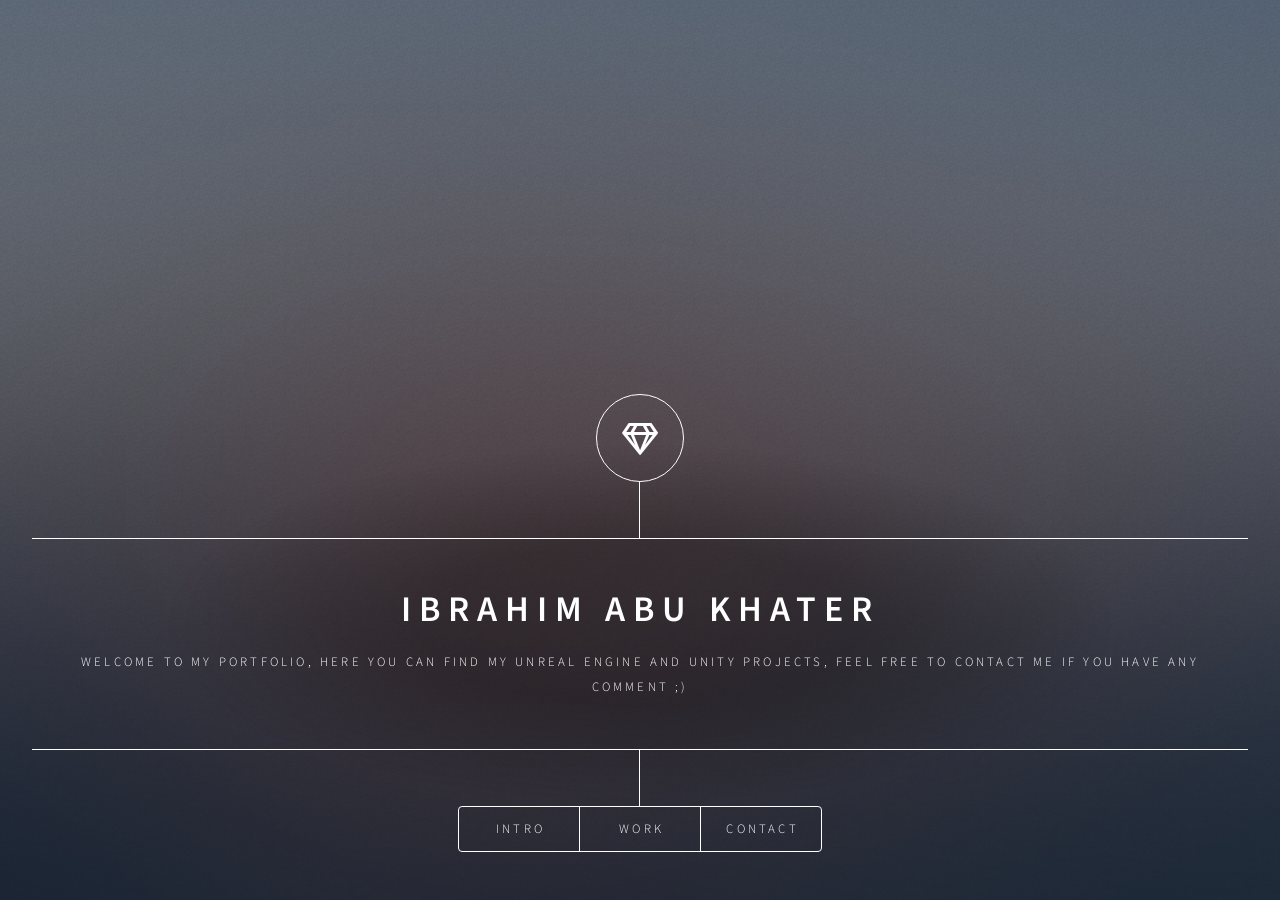
==== index.html @ 372a3803 "images" ====
<!DOCTYPE HTML>
<!--
	Dimension by HTML5 UP
	html5up.net | @ajlkn
	Free for personal and commercial use under the CCA 3.0 license (html5up.net/license)
-->
<html>
	<head>

<style>
* {
  box-sizing: border-box;
}

.column {
  float: left;
  width: 50%;
  padding: 5px;
}
.column2{
  float: left;
  width: 50%;
  padding: 5px;
}

/* Clearfix (clear floats) */
.row::after {
  content: "";
  clear: both;
  display: table;
}
</style>
		<title>Ibrahim's Portfolio</title>
		<meta charset="utf-8" />
		<meta name="viewport" content="width=device-width, initial-scale=1, user-scalable=no" />
		<link rel="stylesheet" href="assets/css/main.css" />
		<noscript><link rel="stylesheet" href="assets/css/noscript.css" /></noscript>
	</head>
	<body class="is-preload">

		<!-- Wrapper -->
			<div id="wrapper">

				<!-- Header -->
					<header id="header">
						<div class="logo">
							<span class="icon fa-gem"></span>
						</div>
						<div class="content">
							<div class="inner">
								<h1>Ibrahim Abu Khater</h1>
								<p>Welcome to my portfolio, here you can find my Unreal Engine and Unity projects, feel free to contact me if you have any comment ;)</p>
							</div>
						</div>
						<nav>
							<ul>
								<li><a href="#intro">Intro</a></li>
								<li><a href="#work">Work</a></li>
								<li><a href="#contact">Contact</a></li>
								<!--<li><a href="#elements">Elements</a></li>-->
							</ul>
						</nav>
					</header>

				<!-- Main -->
					<div id="main">

						<!-- Intro -->
							<article id="intro">
								<h2 class="major">Intro</h2>
								<span class="image main"><img src="images/dsc00098~s2.jpg" alt="" /></span>
								<p>Passionate, Proactive, fast-paced developer with over 4 years of experience in games development, with a superb understanding of the entire game's development lifecycle I successfully published games on both mobile platforms' stores, as will developed others for PC.
								Also, been developing engine tools for UE4, UE5 and Unity in order to help level design, movie production, file management and more. <a href="#work">Here, take a l👀k at my featured projects</a>
								</p>
							</article>

						<!-- Work -->
							<article id="work">
								<h2 class="major">My Projects</h2>

								<p>here you can find my featured projects</p>
								<h3>1. TANKS Game </a></h3>
						    <img src="images/Tanks.jpg" alt="Snow" style="width:100%">
						    <p>A PvP multiplayer mobile game. developed using Unreal Engine. So far,<em><strong> Tanks game</strong></em> has been my greatest achievement in my game development career, because I had the chance to experience the entire development process from the moment we started the
brainstorming process until continually delivering content based on feedback. With that said, I was responsible for developing a
prototype of it all by myself, it was convening enough to extend the team, and it was my role to supervise them as well for adding new
features and discovering new technologies.</p>


								<video controls style="width:100% " >
								  <source src="Videos/tanks (1).mp4" type="video/mp4">
								</video>
								
								<video controls style="width:100% " >
								  <source src="Videos/tanks (2).mp4" type="video/mp4">
								</video>
								
								<video controls style="width:100% " >
								  <source src="Videos/tanks (3).mp4" type="video/mp4">
								</video>
								
								<video controls style="width:100% " >
								  <source src="Videos/tanks (4).mp4" type="video/mp4">
								</video>
								<h3>Garage:</h3>
								<h4>Upgrades:</h4>
						    <img src="images/tanks1.jpg" alt="Snow" style="width:100%">
						    <h4>Customization:</h4>
						    <img src="images/tanks2.jpg" alt="Snow" style="width:100%">
						    <h4>Wide variety of tanks:</h4>	
						    <img src="images/tanks3	.jpg" alt="Snow" style="width:100%">



								<h3>2.The Ultimate Shooter</h3>
								<p>A Classic FPS action! Join a team and rack up kills against the opposing team.</p>
								<p>Ultimate Shooter demand lightning-fast reflexes, pinpoint accuracy, and strategic coordination with your team.</p>
								<div class="row"alt="" >
									<h4>Showcase:</h4>

<video controls style="width:100% " >
  <source src="Videos/showcase1.mp4" type="video/mp4">
</video>
<video controls style="width:100% " >
  <source src="Videos/showcase2.mp4" type="video/mp4">
</video>
<h4>Weapons showcase:</h4>
<video controls style="width:100% " >
  <source src="Videos/weapon.mp4" type="video/mp4">
</video>
<h4>Melee:</h4>
<video controls style="width:100% " >
  <source src="Videos/melee.mp4" type="video/mp4">
</video>
<h4>Locomotion:</h4>
<video controls style="width:100% " >
  <source src="Videos/fps locomotion.mp4" type="video/mp4">
</video>
<video controls style="width:100% " >
  <source src="Videos/tps locomotion.mp4" type="video/mp4">
</video>
  								</div>
  								<h4>3.Trust Project</h4>
								<p>This PvP multiplayer game throws you into a treacherous world. Will you forge alliances or strike out solo?  Be warned – even teammates can turn on you.  Betrayal awaits, but use it to your advantage!</p>


<p>Danger lurks in every corner. Watch for booby traps – one wrong step could be your last.</p> 
<p>Keep track of nearby foes, anyone approachs you from behind can kill you flawlessly without getting their hands dirty.</p>
					</p>
								<div class="row"alt="" >

									<h4>Showcase:</h4>
										<video controls style="width:100% " >
									  	<source src="Videos/trust (1).mp4" type="video/mp4">
									  </video>

<p>Your survival kit is barebones: one bullet, a knife, and a booby trap. Your mission? Find <em><strong>THE KEY</em></strong>. It unlocks one of three doors, your only path to safety.</p>

<p>Fail to find the key or the door in time, and a deadly gas will fill the arena.  Scramble to survive, or suffocate! Getting shot won't kill you outright, but bleeding will.  Slow your bleeding with bandages, and patch yourself up with painkillers – but only bandages stop the fatal drain.</p>
										<video controls style="width:100% " >
									  	<source src="Videos/trust (2).mp4" type="video/mp4">
									  </video>
									  <video controls style="width:100% " >
									  	<source src="Videos/trust2.mp4" type="video/mp4">
									  </video>
  								</div>
  								<!--
								<p>3. Earth Rage</p>
								<div class="row"alt="" >
								  <div class="column2">
								    <img src="images/ea (1).webp" alt="Snow" style="width:100%">
								  </div>
								  <div class="column2">
								    <img src="images/ea (2).webp" alt="Forest" style="width:100%">
								  </div>
								  <div class="column2">
								    <img src="images/ea (3).webp" alt="Mountains" style="width:100%">
								  </div>
								  <div class="column2">
								    <img src="images/ea (4).webp" alt="Mountains" style="width:100%">
								  </div>
								</div>

								<p>3. Saud Brother3D</p>
								<div class="row"alt="" >
								  <div class="column2">
								    <img src="images/saud3d.png" alt="Snow" style="width:100%">
								  </div>
								  <div class="column2">
								    <img src="images/saud3d2.png" alt="Snow" style="width:100%">
								  </div>
								</div>
								<p>4. The Human Incubator</p>
								<div class="row"alt="" >
								  <div class="column2">
								    <img src="images/humanInc (3).png" alt="Snow" style="width:100%">
								  </div>
								  <div class="column2">
								    <img src="images/humanInc (4).png" alt="Snow" style="width:100%">
								  </div>
								  <div class="column2">
								    <img src="images/humanInc (2).png" alt="Snow" style="width:100%">
								  </div>
								  <div class="column2">
								    <img src="images/humanInc (1).png" alt="Snow" style="width:100%">
								  </div>
								</div>

								<p>5. Idle Farm</p>
								<div class="row"alt="" >
								  <div class="column2">
								    <img src="images/idle (1).png" alt="Snow" style="width:100%">
								  </div>
								  <div class="column2">
								    <img src="images/idle (2).png" alt="Snow" style="width:100%">
								  </div>
								  <div class="column2">
								    <img src="images/idle (3).png" alt="Snow" style="width:100%">
								  </div>
								  <div class="column2">
								    <img src="images/idle (4).png" alt="Snow" style="width:100%">
								  </div>

								</div>
															 -->
								<center>	
								<h3 class="major">and few other project available upon request</h3>
								</center>

							</article>
							<article id="contact">
								<h2 class="major">Contact</h2>

								<ul >
									<li><a target="_blank"  href="https://www.linkedin.com/in/exitcodezero/"  src="images/LI-In-Bug.png">LinkedIn</a></li>
									<li><a href="mailto:iabokhater@gmail.com?subject&body" src="images/LI-In-Bug.png">iabokhater@gmail.com</a></li>
								</ul>
							</article>

						<!-- Elements -->
							<article id="elements">
								<h2 class="major">Elements</h2>

								<section>
									<h3 class="major">Text</h3>
									<p>This is <b>bold</b> and this is <strong>strong</strong>. This is <i>italic</i> and this is <em>emphasized</em>.
									This is <sup>superscript</sup> text and this is <sub>subscript</sub> text.
									This is <u>underlined</u> and this is code: <code>for (;;) { ... }</code>. Finally, <a href="#">this is a link</a>.</p>
									<hr />
									<h2>Heading Level 2</h2>
									<h3>Heading Level 3</h3>
									<h4>Heading Level 4</h4>
									<h5>Heading Level 5</h5>
									<h6>Heading Level 6</h6>
									<hr />
									<h4>Blockquote</h4>
									<blockquote>Fringilla nisl. Donec accumsan interdum nisi, quis tincidunt felis sagittis eget tempus euismod. Vestibulum ante ipsum primis in faucibus vestibulum. Blandit adipiscing eu felis iaculis volutpat ac adipiscing accumsan faucibus. Vestibulum ante ipsum primis in faucibus lorem ipsum dolor sit amet nullam adipiscing eu felis.</blockquote>
									<h4>Preformatted</h4>
									<pre><code>i = 0;

while (!deck.isInOrder()) {
    print 'Iteration ' + i;
    deck.shuffle();
    i++;
}

print 'It took ' + i + ' iterations to sort the deck.';</code></pre>
								</section>

								<section>
									<h3 class="major">Lists</h3>

									<h4>Unordered</h4>
									<ul>
										<li>Dolor pulvinar etiam.</li>
										<li>Sagittis adipiscing.</li>
										<li>Felis enim feugiat.</li>
									</ul>

									<h4>Alternate</h4>
									<ul class="alt">
										<li>Dolor pulvinar etiam.</li>
										<li>Sagittis adipiscing.</li>
										<li>Felis enim feugiat.</li>
									</ul>

									<h4>Ordered</h4>
									<ol>
										<li>Dolor pulvinar etiam.</li>
										<li>Etiam vel felis viverra.</li>
										<li>Felis enim feugiat.</li>
										<li>Dolor pulvinar etiam.</li>
										<li>Etiam vel felis lorem.</li>
										<li>Felis enim et feugiat.</li>
									</ol>
									<h4>Icons</h4>
									<ul class="icons">
										<li><a href="#" class="icon brands fa-twitter"><span class="label">Twitter</span></a></li>
										<li><a href="#" class="icon brands fa-facebook-f"><span class="label">Facebook</span></a></li>
										<li><a href="#" class="icon brands fa-instagram"><span class="label">Instagram</span></a></li>
										<li><a href="#" class="icon brands fa-github"><span class="label">Github</span></a></li>
									</ul>

									<h4>Actions</h4>
									<ul class="actions">
										<li><a href="#" class="button primary">Default</a></li>
										<li><a href="#" class="button">Default</a></li>
									</ul>
									<ul class="actions stacked">
										<li><a href="#" class="button primary">Default</a></li>
										<li><a href="#" class="button">Default</a></li>
									</ul>
								</section>

								<section>
									<h3 class="major">Table</h3>
									<h4>Default</h4>
									<div class="table-wrapper">
										<table>
											<thead>
												<tr>
													<th>Name</th>
													<th>Description</th>
													<th>Price</th>
												</tr>
											</thead>
											<tbody>
												<tr>
													<td>Item One</td>
													<td>Ante turpis integer aliquet porttitor.</td>
													<td>29.99</td>
												</tr>
												<tr>
													<td>Item Two</td>
													<td>Vis ac commodo adipiscing arcu aliquet.</td>
													<td>19.99</td>
												</tr>
												<tr>
													<td>Item Three</td>
													<td> Morbi faucibus arcu accumsan lorem.</td>
													<td>29.99</td>
												</tr>
												<tr>
													<td>Item Four</td>
													<td>Vitae integer tempus condimentum.</td>
													<td>19.99</td>
												</tr>
												<tr>
													<td>Item Five</td>
													<td>Ante turpis integer aliquet porttitor.</td>
													<td>29.99</td>
												</tr>
											</tbody>
											<tfoot>
												<tr>
													<td colspan="2"></td>
													<td>100.00</td>
												</tr>
											</tfoot>
										</table>
									</div>

									<h4>Alternate</h4>
									<div class="table-wrapper">
										<table class="alt">
											<thead>
												<tr>
													<th>Name</th>
													<th>Description</th>
													<th>Price</th>
												</tr>
											</thead>
											<tbody>
												<tr>
													<td>Item One</td>
													<td>Ante turpis integer aliquet porttitor.</td>
													<td>29.99</td>
												</tr>
												<tr>
													<td>Item Two</td>
													<td>Vis ac commodo adipiscing arcu aliquet.</td>
													<td>19.99</td>
												</tr>
												<tr>
													<td>Item Three</td>
													<td> Morbi faucibus arcu accumsan lorem.</td>
													<td>29.99</td>
												</tr>
												<tr>
													<td>Item Four</td>
													<td>Vitae integer tempus condimentum.</td>
													<td>19.99</td>
												</tr>
												<tr>
													<td>Item Five</td>
													<td>Ante turpis integer aliquet porttitor.</td>
													<td>29.99</td>
												</tr>
											</tbody>
											<tfoot>
												<tr>
													<td colspan="2"></td>
													<td>100.00</td>
												</tr>
											</tfoot>
										</table>
									</div>
								</section>

								<section>
									<h3 class="major">Buttons</h3>
									<ul class="actions">
										<li><a href="#" class="button primary">Primary</a></li>
										<li><a href="#" class="button">Default</a></li>
									</ul>
									<ul class="actions">
										<li><a href="#" class="button">Default</a></li>
										<li><a href="#" class="button small">Small</a></li>
									</ul>
									<ul class="actions">
										<li><a href="#" class="button primary icon solid fa-download">Icon</a></li>
										<li><a href="#" class="button icon solid fa-download">Icon</a></li>
									</ul>
									<ul class="actions">
										<li><span class="button primary disabled">Disabled</span></li>
										<li><span class="button disabled">Disabled</span></li>
									</ul>
								</section>

								<section>
									<h3 class="major">Form</h3>
									<form method="post" action="#">
										<div class="fields">
											<div class="field half">
												<label for="demo-name">Name</label>
												<input type="text" name="demo-name" id="demo-name" value="" placeholder="Enter name" />
											</div>
											<div class="field half">
												<label for="demo-email">Email</label>
												<input type="email" name="demo-email" id="demo-email" value="" placeholder="name@email.com" />
											</div>
											<div class="field">
												<label for="demo-category">Category</label>
												<select name="demo-category" id="demo-category">
													<option value="">-</option>
													<option value="1">Manufacturing</option>
													<option value="1">Shipping</option>
													<option value="1">Administration</option>
													<option value="1">Human Resources</option>
												</select>
											</div>
											<div class="field half">
												<input type="radio" id="demo-priority-low" name="demo-priority" checked>
												<label for="demo-priority-low">Low</label>
											</div>
											<div class="field half">
												<input type="radio" id="demo-priority-high" name="demo-priority">
												<label for="demo-priority-high">High</label>
											</div>
											<div class="field half">
												<input type="checkbox" id="demo-copy" name="demo-copy">
												<label for="demo-copy">Email me a copy</label>
											</div>
											<div class="field half">
												<input type="checkbox" id="demo-human" name="demo-human" checked>
												<label for="demo-human">Not a robot</label>
											</div>
											<div class="field">
												<label for="demo-message">Message</label>
												<textarea name="demo-message" id="demo-message" placeholder="Enter your message" rows="6"></textarea>
											</div>
										</div>
										<ul class="actions">
											<li><input type="submit" value="Send Message" class="primary" /></li>
											<li><input type="reset" value="Reset" /></li>
										</ul>
									</form>
								</section>

							</article>

					</div>


			</div>

		<!-- BG -->
			<div id="bg"></div>

		<!-- Scripts -->
			<script src="assets/js/jquery.min.js"></script>
			<script src="assets/js/browser.min.js"></script>
			<script src="assets/js/breakpoints.min.js"></script>
			<script src="assets/js/util.js"></script>
			<script src="assets/js/main.js"></script>

	</body>
</html>
---- assets/css/main.css ----
@import url(fontawesome-all.min.css);
@import url("https://fonts.googleapis.com/css?family=Source+Sans+Pro:300italic,600italic,300,600");

/*
	Dimension by HTML5 UP
	html5up.net | @ajlkn
	Free for personal and commercial use under the CCA 3.0 license (html5up.net/license)
*/

html, body, div, span, applet, object,
iframe, h1, h2, h3, h4, h5, h6, p, blockquote,
pre, a, abbr, acronym, address, big, cite,
code, del, dfn, em, img, ins, kbd, q, s, samp,
small, strike, strong, sub, sup, tt, var, b,
u, i, center, dl, dt, dd, ol, ul, li, fieldset,
form, label, legend, table, caption, tbody,
tfoot, thead, tr, th, td, article, aside,
canvas, details, embed, figure, figcaption,
footer, header, hgroup, menu, nav, output, ruby,
section, summary, time, mark, audio, video {
	margin: 0;
	padding: 0;
	border: 0;
	font-size: 100%;
	font: inherit;
	vertical-align: baseline;}

article, aside, details, figcaption, figure,
footer, header, hgroup, menu, nav, section {
	display: block;}

body {
	line-height: 1;
}

ol, ul {
	list-style: none;
}

blockquote, q {
	quotes: none;
}

	blockquote:before, blockquote:after, q:before, q:after {
		content: '';
		content: none;
	}

table {
	border-collapse: collapse;
	border-spacing: 0;
}

body {
	-webkit-text-size-adjust: none;
}

mark {
	background-color: transparent;
	color: inherit;
}

input::-moz-focus-inner {
	border: 0;
	padding: 0;
}

input, select, textarea {
	-moz-appearance: none;
	-webkit-appearance: none;
	-ms-appearance: none;
	appearance: none;
}

/* Basic */

	@-ms-viewport {
		width: device-width;
	}

	@media screen and (max-width: 480px) {

		html, body {
			min-width: 320px;
		}

	}

	html {
		box-sizing: border-box;
	}

	*, *:before, *:after {
		box-sizing: inherit;
	}

	body {
		background: #1b1f22;
	}

		body.is-preload *, body.is-preload *:before, body.is-preload *:after {
			-moz-animation: none !important;
			-webkit-animation: none !important;
			-ms-animation: none !important;
			animation: none !important;
			-moz-transition: none !important;
			-webkit-transition: none !important;
			-ms-transition: none !important;
			transition: none !important;
		}

/* Type */

	html {
		font-size: 16pt;
	}

		@media screen and (max-width: 1680px) {

			html {
				font-size: 12pt;
			}

		}

		@media screen and (max-width: 736px) {

			html {
				font-size: 11pt;
			}

		}

		@media screen and (max-width: 360px) {

			html {
				font-size: 10pt;
			}

		}

	body, input, select, textarea {
		color: #ffffff;
		font-family: "Source Sans Pro", sans-serif;
		font-weight: 300;
		font-size: 1rem;
		line-height: 1.65;
	}

	a {
		-moz-transition: color 0.2s ease-in-out, background-color 0.2s ease-in-out, border-bottom-color 0.2s ease-in-out;
		-webkit-transition: color 0.2s ease-in-out, background-color 0.2s ease-in-out, border-bottom-color 0.2s ease-in-out;
		-ms-transition: color 0.2s ease-in-out, background-color 0.2s ease-in-out, border-bottom-color 0.2s ease-in-out;
		transition: color 0.2s ease-in-out, background-color 0.2s ease-in-out, border-bottom-color 0.2s ease-in-out;
		border-bottom: dotted 1px rgba(255, 255, 255, 0.5);
		text-decoration: none;
		color: inherit;
	}

		a:hover {
			border-bottom-color: transparent;
		}

	strong, b {
		color: #ffffff;
		font-weight: 600;
	}

	em, i {
		font-style: italic;
	}

	p {
		margin: 0 0 2rem 0;
	}

	h1, h2, h3, h4, h5, h6 {
		color: #ffffff;
		font-weight: 600;
		line-height: 1.5;
		margin: 0 0 1rem 0;
		text-transform: uppercase;
		letter-spacing: 0.2rem;
	}

		h1 a, h2 a, h3 a, h4 a, h5 a, h6 a {
			color: inherit;
			text-decoration: none;
		}

		h1.major, h2.major, h3.major, h4.major, h5.major, h6.major {
			border-bottom: solid 1px #ffffff;
			width: -moz-max-content;
			width: -webkit-max-content;
			width: -ms-max-content;
			width: max-content;
			padding-bottom: 0.5rem;
			margin: 0 0 2rem 0;
		}

	h1 {
		font-size: 2.25rem;
		line-height: 1.3;
		letter-spacing: 0.5rem;
	}

	h2 {
		font-size: 1.5rem;
		line-height: 1.4;
		letter-spacing: 0.5rem;
	}

	h3 {
		font-size: 1rem;
	}

	h4 {
		font-size: 0.8rem;
	}

	h5 {
		font-size: 0.7rem;
	}

	h6 {
		font-size: 0.6rem;
	}

	@media screen and (max-width: 736px) {

		h1 {
			font-size: 1.75rem;
			line-height: 1.4;
		}

		h2 {
			font-size: 1.25em;
			line-height: 1.5;
		}

	}

	sub {
		font-size: 0.8rem;
		position: relative;
		top: 0.5rem;
	}

	sup {
		font-size: 0.8rem;
		position: relative;
		top: -0.5rem;
	}

	blockquote {
		border-left: solid 4px #ffffff;
		font-style: italic;
		margin: 0 0 2rem 0;
		padding: 0.5rem 0 0.5rem 2rem;
	}

	code {
		background: rgba(255, 255, 255, 0.075);
		border-radius: 4px;
		font-family: "Courier New", monospace;
		font-size: 0.9rem;
		margin: 0 0.25rem;
		padding: 0.25rem 0.65rem;
	}

	pre {
		-webkit-overflow-scrolling: touch;
		font-family: "Courier New", monospace;
		font-size: 0.9rem;
		margin: 0 0 2rem 0;
	}

		pre code {
			display: block;
			line-height: 1.75;
			padding: 1rem 1.5rem;
			overflow-x: auto;
		}

	hr {
		border: 0;
		border-bottom: solid 1px #ffffff;
		margin: 2.75rem 0;
	}

	.align-left {
		text-align: left;
	}

	.align-center {
		text-align: center;
	}

	.align-right {
		text-align: right;
	}

/* Form */

	form {
		margin: 0 0 2rem 0;
	}

		form > :last-child {
			margin-bottom: 0;
		}

		form > .fields {
			display: -moz-flex;
			display: -webkit-flex;
			display: -ms-flex;
			display: flex;
			-moz-flex-wrap: wrap;
			-webkit-flex-wrap: wrap;
			-ms-flex-wrap: wrap;
			flex-wrap: wrap;
			width: calc(100% + 3rem);
			margin: -1.5rem 0 2rem -1.5rem;
		}

			form > .fields > .field {
				-moz-flex-grow: 0;
				-webkit-flex-grow: 0;
				-ms-flex-grow: 0;
				flex-grow: 0;
				-moz-flex-shrink: 0;
				-webkit-flex-shrink: 0;
				-ms-flex-shrink: 0;
				flex-shrink: 0;
				padding: 1.5rem 0 0 1.5rem;
				width: calc(100% - 1.5rem);
			}

				form > .fields > .field.half {
					width: calc(50% - 0.75rem);
				}

				form > .fields > .field.third {
					width: calc(100%/3 - 0.5rem);
				}

				form > .fields > .field.quarter {
					width: calc(25% - 0.375rem);
				}

		@media screen and (max-width: 480px) {

			form > .fields {
				width: calc(100% + 3rem);
				margin: -1.5rem 0 2rem -1.5rem;
			}

				form > .fields > .field {
					padding: 1.5rem 0 0 1.5rem;
					width: calc(100% - 1.5rem);
				}

					form > .fields > .field.half {
						width: calc(100% - 1.5rem);
					}

					form > .fields > .field.third {
						width: calc(100% - 1.5rem);
					}

					form > .fields > .field.quarter {
						width: calc(100% - 1.5rem);
					}

		}

	label {
		color: #ffffff;
		display: block;
		font-size: 0.8rem;
		font-weight: 300;
		letter-spacing: 0.2rem;
		line-height: 1.5;
		margin: 0 0 1rem 0;
		text-transform: uppercase;
	}

	input[type="text"],
	input[type="password"],
	input[type="email"],
	input[type="tel"],
	select,
	textarea {
		-moz-appearance: none;
		-webkit-appearance: none;
		-ms-appearance: none;
		appearance: none;
		-moz-transition: border-color 0.2s ease-in-out, box-shadow 0.2s ease-in-out, background-color 0.2s ease-in-out;
		-webkit-transition: border-color 0.2s ease-in-out, box-shadow 0.2s ease-in-out, background-color 0.2s ease-in-out;
		-ms-transition: border-color 0.2s ease-in-out, box-shadow 0.2s ease-in-out, background-color 0.2s ease-in-out;
		transition: border-color 0.2s ease-in-out, box-shadow 0.2s ease-in-out, background-color 0.2s ease-in-out;
		background-color: transparent;
		border-radius: 4px;
		border: solid 1px #ffffff;
		color: inherit;
		display: block;
		outline: 0;
		padding: 0 1rem;
		text-decoration: none;
		width: 100%;
	}

		input[type="text"]:invalid,
		input[type="password"]:invalid,
		input[type="email"]:invalid,
		input[type="tel"]:invalid,
		select:invalid,
		textarea:invalid {
			box-shadow: none;
		}

		input[type="text"]:focus,
		input[type="password"]:focus,
		input[type="email"]:focus,
		input[type="tel"]:focus,
		select:focus,
		textarea:focus {
			background: rgba(255, 255, 255, 0.075);
			border-color: #ffffff;
			box-shadow: 0 0 0 1px #ffffff;
		}

	select {
		background-image: url("data:image/svg+xml;charset=utf8,%3Csvg xmlns='http://www.w3.org/2000/svg' width='40' height='40' preserveAspectRatio='none' viewBox='0 0 40 40'%3E%3Cpath d='M9.4,12.3l10.4,10.4l10.4-10.4c0.2-0.2,0.5-0.4,0.9-0.4c0.3,0,0.6,0.1,0.9,0.4l3.3,3.3c0.2,0.2,0.4,0.5,0.4,0.9 c0,0.4-0.1,0.6-0.4,0.9L20.7,31.9c-0.2,0.2-0.5,0.4-0.9,0.4c-0.3,0-0.6-0.1-0.9-0.4L4.3,17.3c-0.2-0.2-0.4-0.5-0.4-0.9 c0-0.4,0.1-0.6,0.4-0.9l3.3-3.3c0.2-0.2,0.5-0.4,0.9-0.4S9.1,12.1,9.4,12.3z' fill='%23ffffff' /%3E%3C/svg%3E");
		background-size: 1.25rem;
		background-repeat: no-repeat;
		background-position: calc(100% - 1rem) center;
		height: 2.75rem;
		padding-right: 2.75rem;
		text-overflow: ellipsis;
	}

		select option {
			color: #ffffff;
			background: #1b1f22;
		}

		select:focus::-ms-value {
			background-color: transparent;
		}

		select::-ms-expand {
			display: none;
		}

	input[type="text"],
	input[type="password"],
	input[type="email"],
	select {
		height: 2.75rem;
	}

	textarea {
		padding: 0.75rem 1rem;
	}

	input[type="checkbox"],
	input[type="radio"] {
		-moz-appearance: none;
		-webkit-appearance: none;
		-ms-appearance: none;
		appearance: none;
		display: block;
		float: left;
		margin-right: -2rem;
		opacity: 0;
		width: 1rem;
		z-index: -1;
	}

		input[type="checkbox"] + label,
		input[type="radio"] + label {
			text-decoration: none;
			-moz-user-select: none;
			-webkit-user-select: none;
			-ms-user-select: none;
			user-select: none;
			color: #ffffff;
			cursor: pointer;
			display: inline-block;
			font-size: 0.8rem;
			font-weight: 300;
			margin: 0 0 0.5rem 0;
			padding-left: 2.65rem;
			padding-right: 0.75rem;
			position: relative;
		}

			input[type="checkbox"] + label:before,
			input[type="radio"] + label:before {
				-moz-osx-font-smoothing: grayscale;
				-webkit-font-smoothing: antialiased;
				display: inline-block;
				font-style: normal;
				font-variant: normal;
				text-rendering: auto;
				line-height: 1;
				text-transform: none !important;
				font-family: 'Font Awesome 5 Free';
				font-weight: 900;
			}

			input[type="checkbox"] + label:before,
			input[type="radio"] + label:before {
				-moz-transition: border-color 0.2s ease-in-out, box-shadow 0.2s ease-in-out, background-color 0.2s ease-in-out;
				-webkit-transition: border-color 0.2s ease-in-out, box-shadow 0.2s ease-in-out, background-color 0.2s ease-in-out;
				-ms-transition: border-color 0.2s ease-in-out, box-shadow 0.2s ease-in-out, background-color 0.2s ease-in-out;
				transition: border-color 0.2s ease-in-out, box-shadow 0.2s ease-in-out, background-color 0.2s ease-in-out;
				border-radius: 4px;
				border: solid 1px #ffffff;
				content: '';
				display: inline-block;
				height: 1.65rem;
				left: 0;
				line-height: 1.65rem;
				position: absolute;
				text-align: center;
				top: -0.15rem;
				width: 1.65rem;
			}

		input[type="checkbox"]:checked + label:before,
		input[type="radio"]:checked + label:before {
			background: #ffffff !important;
			border-color: #ffffff !important;
			color: #1b1f22;
			content: '\f00c';
		}

		input[type="checkbox"]:focus + label:before,
		input[type="radio"]:focus + label:before {
			background: rgba(255, 255, 255, 0.075);
			border-color: #ffffff;
			box-shadow: 0 0 0 1px #ffffff;
		}

	input[type="checkbox"] + label:before {
		border-radius: 4px;
	}

	input[type="radio"] + label:before {
		border-radius: 100%;
	}

	::-webkit-input-placeholder {
		color: rgba(255, 255, 255, 0.5) !important;
		opacity: 1.0;
	}

	:-moz-placeholder {
		color: rgba(255, 255, 255, 0.5) !important;
		opacity: 1.0;
	}

	::-moz-placeholder {
		color: rgba(255, 255, 255, 0.5) !important;
		opacity: 1.0;
	}

	:-ms-input-placeholder {
		color: rgba(255, 255, 255, 0.5) !important;
		opacity: 1.0;
	}

	.formerize-placeholder {
		color: rgba(255, 255, 255, 0.5) !important;
		opacity: 1.0;
	}

/* Box */

	.box {
		border-radius: 4px;
		border: solid 1px #ffffff;
		margin-bottom: 2rem;
		padding: 1.5em;
	}

		.box > :last-child,
		.box > :last-child > :last-child,
		.box > :last-child > :last-child > :last-child {
			margin-bottom: 0;
		}

		.box.alt {
			border: 0;
			border-radius: 0;
			padding: 0;
		}

/* Icon */

	.icon {
		text-decoration: none;
		border-bottom: none;
		position: relative;
	}

		.icon:before {
			-moz-osx-font-smoothing: grayscale;
			-webkit-font-smoothing: antialiased;
			display: inline-block;
			font-style: normal;
			font-variant: normal;
			text-rendering: auto;
			line-height: 1;
			text-transform: none !important;
			font-family: 'Font Awesome 5 Free';
			font-weight: 400;
		}

		.icon > .label {
			display: none;
		}

		.icon:before {
			line-height: inherit;
		}

		.icon.solid:before {
			font-weight: 900;
		}

		.icon.brands:before {
			font-family: 'Font Awesome 5 Brands';
		}

/* Image */

	.image {
		border-radius: 4px;
		border: 0;
		display: inline-block;
		position: relative;
	}

		.image:before {
			pointer-events: none;
			background-image: url("../../images/overlay.png");
			background-color: rgba(19, 21, 25, 0.5);
			border-radius: 4px;
			content: '';
			display: block;
			height: 100%;
			left: 0;
			opacity: 0.5;
			position: absolute;
			top: 0;
			width: 100%;
		}

		.image img {
			border-radius: 4px;
			display: block;
		}

		.image.left, .image.right {
			max-width: 40%;
		}

			.image.left img, .image.right img {
				width: 100%;
			}

		.image.left {
			float: left;
			padding: 0 1.5em 1em 0;
			top: 0.25em;
		}

		.image.right {
			float: right;
			padding: 0 0 1em 1.5em;
			top: 0.25em;
		}

		.image.fit {
			display: block;
			margin: 0 0 2rem 0;
			width: 100%;
		}

			.image.fit img {
				width: 100%;
			}

		.image.main {
			display: block;
			margin: 2.5rem 0;
			width: 100%;
		}

			.image.main img {
				width: 100%;
			}

		@media screen and (max-width: 736px) {

			.image.main {
				margin: 2rem 0;
			}

		}

		@media screen and (max-width: 480px) {

			.image.main {
				margin: 1.5rem 0;
			}

		}

/* List */

	ol {
		list-style: decimal;
		margin: 0 0 2rem 0;
		padding-left: 1.25em;
	}

		ol li {
			padding-left: 0.25em;
		}

	ul {
		list-style: disc;
		margin: 0 0 2rem 0;
		padding-left: 1em;
	}

		ul li {
			padding-left: 0.5em;
		}

		ul.alt {
			list-style: none;
			padding-left: 0;
		}

			ul.alt li {
				border-top: solid 1px #ffffff;
				padding: 0.5em 0;
			}

				ul.alt li:first-child {
					border-top: 0;
					padding-top: 0;
				}

	dl {
		margin: 0 0 2rem 0;
	}

		dl dt {
			display: block;
			font-weight: 600;
			margin: 0 0 1rem 0;
		}

		dl dd {
			margin-left: 2rem;
		}

/* Actions */

	ul.actions {
		display: -moz-flex;
		display: -webkit-flex;
		display: -ms-flex;
		display: flex;
		cursor: default;
		list-style: none;
		margin-left: -1rem;
		padding-left: 0;
	}

		ul.actions li {
			padding: 0 0 0 1rem;
			vertical-align: middle;
		}

		ul.actions.special {
			-moz-justify-content: center;
			-webkit-justify-content: center;
			-ms-justify-content: center;
			justify-content: center;
			width: 100%;
			margin-left: 0;
		}

			ul.actions.special li:first-child {
				padding-left: 0;
			}

		ul.actions.stacked {
			-moz-flex-direction: column;
			-webkit-flex-direction: column;
			-ms-flex-direction: column;
			flex-direction: column;
			margin-left: 0;
		}

			ul.actions.stacked li {
				padding: 1.3rem 0 0 0;
			}

				ul.actions.stacked li:first-child {
					padding-top: 0;
				}

		ul.actions.fit {
			width: calc(100% + 1rem);
		}

			ul.actions.fit li {
				-moz-flex-grow: 1;
				-webkit-flex-grow: 1;
				-ms-flex-grow: 1;
				flex-grow: 1;
				-moz-flex-shrink: 1;
				-webkit-flex-shrink: 1;
				-ms-flex-shrink: 1;
				flex-shrink: 1;
				width: 100%;
			}

				ul.actions.fit li > * {
					width: 100%;
				}

			ul.actions.fit.stacked {
				width: 100%;
			}

		@media screen and (max-width: 480px) {

			ul.actions:not(.fixed) {
				-moz-flex-direction: column;
				-webkit-flex-direction: column;
				-ms-flex-direction: column;
				flex-direction: column;
				margin-left: 0;
				width: 100% !important;
			}

				ul.actions:not(.fixed) li {
					-moz-flex-grow: 1;
					-webkit-flex-grow: 1;
					-ms-flex-grow: 1;
					flex-grow: 1;
					-moz-flex-shrink: 1;
					-webkit-flex-shrink: 1;
					-ms-flex-shrink: 1;
					flex-shrink: 1;
					padding: 1rem 0 0 0;
					text-align: center;
					width: 100%;
				}

					ul.actions:not(.fixed) li > * {
						width: 100%;
					}

					ul.actions:not(.fixed) li:first-child {
						padding-top: 0;
					}

					ul.actions:not(.fixed) li input[type="submit"],
					ul.actions:not(.fixed) li input[type="reset"],
					ul.actions:not(.fixed) li input[type="button"],
					ul.actions:not(.fixed) li button,
					ul.actions:not(.fixed) li .button {
						width: 100%;
					}

						ul.actions:not(.fixed) li input[type="submit"].icon:before,
						ul.actions:not(.fixed) li input[type="reset"].icon:before,
						ul.actions:not(.fixed) li input[type="button"].icon:before,
						ul.actions:not(.fixed) li button.icon:before,
						ul.actions:not(.fixed) li .button.icon:before {
							margin-left: -0.5em;
						}

		}

/* Icons */

	ul.icons {
		cursor: default;
		list-style: none;
		padding-left: 0;
	}

		ul.icons li {
			display: inline-block;
			padding: 0 0.75em 0 0;
		}

			ul.icons li:last-child {
				padding-right: 0;
			}

			ul.icons li a {
				border-radius: 100%;
				box-shadow: inset 0 0 0 1px #ffffff;
				display: inline-block;
				height: 2.25rem;
				line-height: 2.25rem;
				text-align: center;
				width: 2.25rem;
			}

				ul.icons li a:hover {
					background-color: rgba(255, 255, 255, 0.075);
				}

				ul.icons li a:active {
					background-color: rgba(255, 255, 255, 0.175);
				}

/* Table */

	.table-wrapper {
		-webkit-overflow-scrolling: touch;
		overflow-x: auto;
	}

	table {
		margin: 0 0 2rem 0;
		width: 100%;
	}

		table tbody tr {
			border: solid 1px #ffffff;
			border-left: 0;
			border-right: 0;
		}

			table tbody tr:nth-child(2n + 1) {
				background-color: rgba(255, 255, 255, 0.075);
			}

		table td {
			padding: 0.75em 0.75em;
		}

		table th {
			color: #ffffff;
			font-size: 0.9em;
			font-weight: 600;
			padding: 0 0.75em 0.75em 0.75em;
			text-align: left;
		}

		table thead {
			border-bottom: solid 2px #ffffff;
		}

		table tfoot {
			border-top: solid 2px #ffffff;
		}

		table.alt {
			border-collapse: separate;
		}

			table.alt tbody tr td {
				border: solid 1px #ffffff;
				border-left-width: 0;
				border-top-width: 0;
			}

				table.alt tbody tr td:first-child {
					border-left-width: 1px;
				}

			table.alt tbody tr:first-child td {
				border-top-width: 1px;
			}

			table.alt thead {
				border-bottom: 0;
			}

			table.alt tfoot {
				border-top: 0;
			}

/* Button */

	input[type="submit"],
	input[type="reset"],
	input[type="button"],
	button,
	.button {
		-moz-appearance: none;
		-webkit-appearance: none;
		-ms-appearance: none;
		appearance: none;
		-moz-transition: background-color 0.2s ease-in-out, color 0.2s ease-in-out;
		-webkit-transition: background-color 0.2s ease-in-out, color 0.2s ease-in-out;
		-ms-transition: background-color 0.2s ease-in-out, color 0.2s ease-in-out;
		transition: background-color 0.2s ease-in-out, color 0.2s ease-in-out;
		background-color: transparent;
		border-radius: 4px;
		border: 0;
		box-shadow: inset 0 0 0 1px #ffffff;
		color: #ffffff !important;
		cursor: pointer;
		display: inline-block;
		font-size: 0.8rem;
		font-weight: 300;
		height: 2.75rem;
		letter-spacing: 0.2rem;
		line-height: 2.75rem;
		outline: 0;
		padding: 0 1.25rem 0 1.35rem;
		text-align: center;
		text-decoration: none;
		text-transform: uppercase;
		white-space: nowrap;
	}

		input[type="submit"]:hover,
		input[type="reset"]:hover,
		input[type="button"]:hover,
		button:hover,
		.button:hover {
			background-color: rgba(255, 255, 255, 0.075);
		}

		input[type="submit"]:active,
		input[type="reset"]:active,
		input[type="button"]:active,
		button:active,
		.button:active {
			background-color: rgba(255, 255, 255, 0.175);
		}

		input[type="submit"].icon:before,
		input[type="reset"].icon:before,
		input[type="button"].icon:before,
		button.icon:before,
		.button.icon:before {
			margin-right: 0.5em;
		}

		input[type="submit"].fit,
		input[type="reset"].fit,
		input[type="button"].fit,
		button.fit,
		.button.fit {
			width: 100%;
		}

		input[type="submit"].small,
		input[type="reset"].small,
		input[type="button"].small,
		button.small,
		.button.small {
			font-size: 0.6rem;
			height: 2.0625rem;
			line-height: 2.0625rem;
		}

		input[type="submit"].primary,
		input[type="reset"].primary,
		input[type="button"].primary,
		button.primary,
		.button.primary {
			background-color: #ffffff;
			color: #1b1f22 !important;
			font-weight: 600;
		}

		input[type="submit"].disabled, input[type="submit"]:disabled,
		input[type="reset"].disabled,
		input[type="reset"]:disabled,
		input[type="button"].disabled,
		input[type="button"]:disabled,
		button.disabled,
		button:disabled,
		.button.disabled,
		.button:disabled {
			pointer-events: none;
			cursor: default;
			opacity: 0.25;
		}

	input[type="submit"],
	input[type="reset"],
	input[type="button"],
	button {
		line-height: calc(2.75rem - 2px);
	}

/* BG */

	#bg {
		-moz-transform: scale(1.0);
		-webkit-transform: scale(1.0);
		-ms-transform: scale(1.0);
		transform: scale(1.0);
		-webkit-backface-visibility: hidden;
		position: fixed;
		top: 0;
		left: 0;
		width: 100%;
		height: 100vh;
		z-index: 1;
	}

		#bg:before, #bg:after {
			content: '';
			display: block;
			position: absolute;
			top: 0;
			left: 0;
			width: 100%;
			height: 100%;
		}

		#bg:before {
			-moz-transition: background-color 2.5s ease-in-out;
			-webkit-transition: background-color 2.5s ease-in-out;
			-ms-transition: background-color 2.5s ease-in-out;
			transition: background-color 2.5s ease-in-out;
			-moz-transition-delay: 0.75s;
			-webkit-transition-delay: 0.75s;
			-ms-transition-delay: 0.75s;
			transition-delay: 0.75s;
			background-image: linear-gradient(to top, rgba(19, 21, 25, 0.5), rgba(19, 21, 25, 0.5)), url("../../images/overlay.png");
			background-size: auto,
 256px 256px;
			background-position: center,
 center;
			background-repeat: no-repeat,
 repeat;
			z-index: 2;
		}

		#bg:after {
			-moz-transform: scale(1.125);
			-webkit-transform: scale(1.125);
			-ms-transform: scale(1.125);
			transform: scale(1.125);
			-moz-transition: -moz-transform 0.325s ease-in-out, -moz-filter 0.325s ease-in-out;
			-webkit-transition: -webkit-transform 0.325s ease-in-out, -webkit-filter 0.325s ease-in-out;
			-ms-transition: -ms-transform 0.325s ease-in-out, -ms-filter 0.325s ease-in-out;
			transition: transform 0.325s ease-in-out, filter 0.325s ease-in-out;
			background-image: url("../../images/bg.jpg");
			background-position: center;
			background-size: cover;
			background-repeat: no-repeat;
			z-index: 1;
		}

		body.is-article-visible #bg:after {
			-moz-transform: scale(1.0825);
			-webkit-transform: scale(1.0825);
			-ms-transform: scale(1.0825);
			transform: scale(1.0825);
			-moz-filter: blur(0.2rem);
			-webkit-filter: blur(0.2rem);
			-ms-filter: blur(0.2rem);
			filter: blur(0.2rem);
		}

		body.is-preload #bg:before {
			background-color: #000000;
		}

/* Wrapper */

	#wrapper {
		display: -moz-flex;
		display: -webkit-flex;
		display: -ms-flex;
		display: flex;
		-moz-flex-direction: column;
		-webkit-flex-direction: column;
		-ms-flex-direction: column;
		flex-direction: column;
		-moz-align-items: center;
		-webkit-align-items: center;
		-ms-align-items: center;
		align-items: center;
		-moz-justify-content: space-between;
		-webkit-justify-content: space-between;
		-ms-justify-content: space-between;
		justify-content: space-between;
		position: relative;
		min-height: 100vh;
		width: 100%;
		padding: 4rem 2rem;
		z-index: 3;
	}

		#wrapper:before {
			content: '';
			display: block;
		}

		@media screen and (max-width: 1680px) {

			#wrapper {
				padding: 3rem 2rem;
			}

		}

		@media screen and (max-width: 736px) {

			#wrapper {
				padding: 2rem 1rem;
			}

		}

		@media screen and (max-width: 480px) {

			#wrapper {
				padding: 1rem;
			}

		}

/* Header */

	#header {
		display: -moz-flex;
		display: -webkit-flex;
		display: -ms-flex;
		display: flex;
		-moz-flex-direction: column;
		-webkit-flex-direction: column;
		-ms-flex-direction: column;
		flex-direction: column;
		-moz-align-items: center;
		-webkit-align-items: center;
		-ms-align-items: center;
		align-items: center;
		-moz-transition: -moz-transform 0.325s ease-in-out, -moz-filter 0.325s ease-in-out, opacity 0.325s ease-in-out;
		-webkit-transition: -webkit-transform 0.325s ease-in-out, -webkit-filter 0.325s ease-in-out, opacity 0.325s ease-in-out;
		-ms-transition: -ms-transform 0.325s ease-in-out, -ms-filter 0.325s ease-in-out, opacity 0.325s ease-in-out;
		transition: transform 0.325s ease-in-out, filter 0.325s ease-in-out, opacity 0.325s ease-in-out;
		background-image: -moz-radial-gradient(rgba(0, 0, 0, 0.25) 25%, rgba(0, 0, 0, 0) 55%);
		background-image: -webkit-radial-gradient(rgba(0, 0, 0, 0.25) 25%, rgba(0, 0, 0, 0) 55%);
		background-image: -ms-radial-gradient(rgba(0, 0, 0, 0.25) 25%, rgba(0, 0, 0, 0) 55%);
		background-image: radial-gradient(rgba(0, 0, 0, 0.25) 25%, rgba(0, 0, 0, 0) 55%);
		max-width: 100%;
		text-align: center;
	}

		#header > * {
			-moz-transition: opacity 0.325s ease-in-out;
			-webkit-transition: opacity 0.325s ease-in-out;
			-ms-transition: opacity 0.325s ease-in-out;
			transition: opacity 0.325s ease-in-out;
			position: relative;
			margin-top: 3.5rem;
		}

			#header > *:before {
				content: '';
				display: block;
				position: absolute;
				top: calc(-3.5rem - 1px);
				left: calc(50% - 1px);
				width: 1px;
				height: calc(3.5rem + 1px);
				background: #ffffff;
			}

		#header > :first-child {
			margin-top: 0;
		}

			#header > :first-child:before {
				display: none;
			}

		#header .logo {
			width: 5.5rem;
			height: 5.5rem;
			line-height: 5.5rem;
			border: solid 1px #ffffff;
			border-radius: 100%;
		}

			#header .logo .icon:before {
				font-size: 2rem;
			}

		#header .content {
			border-style: solid;
			border-color: #ffffff;
			border-top-width: 1px;
			border-bottom-width: 1px;
			max-width: 100%;
		}

			#header .content .inner {
				-moz-transition: max-height 0.75s ease, padding 0.75s ease, opacity 0.325s ease-in-out;
				-webkit-transition: max-height 0.75s ease, padding 0.75s ease, opacity 0.325s ease-in-out;
				-ms-transition: max-height 0.75s ease, padding 0.75s ease, opacity 0.325s ease-in-out;
				transition: max-height 0.75s ease, padding 0.75s ease, opacity 0.325s ease-in-out;
				-moz-transition-delay: 0.25s;
				-webkit-transition-delay: 0.25s;
				-ms-transition-delay: 0.25s;
				transition-delay: 0.25s;
				padding: 3rem 2rem;
				max-height: 40rem;
				overflow: hidden;
			}

				#header .content .inner > :last-child {
					margin-bottom: 0;
				}

			#header .content p {
				text-transform: uppercase;
				letter-spacing: 0.2rem;
				font-size: 0.8rem;
				line-height: 2;
			}

		#header nav ul {
			display: -moz-flex;
			display: -webkit-flex;
			display: -ms-flex;
			display: flex;
			margin-bottom: 0;
			list-style: none;
			padding-left: 0;
			border: solid 1px #ffffff;
			border-radius: 4px;
		}

			#header nav ul li {
				padding-left: 0;
				border-left: solid 1px #ffffff;
			}

				#header nav ul li:first-child {
					border-left: 0;
				}

				#header nav ul li a {
					display: block;
					min-width: 7.5rem;
					height: 2.75rem;
					line-height: 2.75rem;
					padding: 0 1.25rem 0 1.45rem;
					text-transform: uppercase;
					letter-spacing: 0.2rem;
					font-size: 0.8rem;
					border-bottom: 0;
				}

					#header nav ul li a:hover {
						background-color: rgba(255, 255, 255, 0.075);
					}

					#header nav ul li a:active {
						background-color: rgba(255, 255, 255, 0.175);
					}

		#header nav.use-middle:after {
			content: '';
			display: block;
			position: absolute;
			top: 0;
			left: calc(50% - 1px);
			width: 1px;
			height: 100%;
			background: #ffffff;
		}

		#header nav.use-middle ul li.is-middle {
			border-left: 0;
		}

		body.is-article-visible #header {
			-moz-transform: scale(0.95);
			-webkit-transform: scale(0.95);
			-ms-transform: scale(0.95);
			transform: scale(0.95);
			-moz-filter: blur(0.1rem);
			-webkit-filter: blur(0.1rem);
			-ms-filter: blur(0.1rem);
			filter: blur(0.1rem);
			opacity: 0;
		}

		body.is-preload #header {
			-moz-filter: blur(0.125rem);
			-webkit-filter: blur(0.125rem);
			-ms-filter: blur(0.125rem);
			filter: blur(0.125rem);
		}

			body.is-preload #header > * {
				opacity: 0;
			}

			body.is-preload #header .content .inner {
				max-height: 0;
				padding-top: 0;
				padding-bottom: 0;
				opacity: 0;
			}

		@media screen and (max-width: 980px) {

			#header .content p br {
				display: none;
			}

		}

		@media screen and (max-width: 736px) {

			#header > * {
				margin-top: 2rem;
			}

				#header > *:before {
					top: calc(-2rem - 1px);
					height: calc(2rem + 1px);
				}

			#header .logo {
				width: 4.75rem;
				height: 4.75rem;
				line-height: 4.75rem;
			}

				#header .logo .icon:before {
					font-size: 1.75rem;
				}

			#header .content .inner {
				padding: 2.5rem 1rem;
			}

			#header .content p {
				line-height: 1.875;
			}

		}

		@media screen and (max-width: 480px) {

			#header {
				padding: 1.5rem 0;
			}

				#header .content .inner {
					padding: 2.5rem 0;
				}

				#header nav ul {
					-moz-flex-direction: column;
					-webkit-flex-direction: column;
					-ms-flex-direction: column;
					flex-direction: column;
					min-width: 10rem;
					max-width: 100%;
				}

					#header nav ul li {
						border-left: 0;
						border-top: solid 1px #ffffff;
					}

						#header nav ul li:first-child {
							border-top: 0;
						}

						#header nav ul li a {
							height: 3rem;
							line-height: 3rem;
							min-width: 0;
							width: 100%;
						}

				#header nav.use-middle:after {
					display: none;
				}

		}

/* Main */

	#main {
		-moz-flex-grow: 1;
		-webkit-flex-grow: 1;
		-ms-flex-grow: 1;
		flex-grow: 1;
		-moz-flex-shrink: 1;
		-webkit-flex-shrink: 1;
		-ms-flex-shrink: 1;
		flex-shrink: 1;
		display: -moz-flex;
		display: -webkit-flex;
		display: -ms-flex;
		display: flex;
		-moz-align-items: center;
		-webkit-align-items: center;
		-ms-align-items: center;
		align-items: center;
		-moz-justify-content: center;
		-webkit-justify-content: center;
		-ms-justify-content: center;
		justify-content: center;
		-moz-flex-direction: column;
		-webkit-flex-direction: column;
		-ms-flex-direction: column;
		flex-direction: column;
		position: relative;
		max-width: 100%;
		z-index: 3;
	}

		#main article {
			-moz-transform: translateY(0.25rem);
			-webkit-transform: translateY(0.25rem);
			-ms-transform: translateY(0.25rem);
			transform: translateY(0.25rem);
			-moz-transition: opacity 0.325s ease-in-out, -moz-transform 0.325s ease-in-out;
			-webkit-transition: opacity 0.325s ease-in-out, -webkit-transform 0.325s ease-in-out;
			-ms-transition: opacity 0.325s ease-in-out, -ms-transform 0.325s ease-in-out;
			transition: opacity 0.325s ease-in-out, transform 0.325s ease-in-out;
			padding: 4.5rem 2.5rem 1.5rem 2.5rem ;
			position: relative;
			width: 40rem;
			max-width: 100%;
			background-color: rgba(27, 31, 34, 0.85);
			border-radius: 4px;
			opacity: 0;
		}

			#main article.active {
				-moz-transform: translateY(0);
				-webkit-transform: translateY(0);
				-ms-transform: translateY(0);
				transform: translateY(0);
				opacity: 1;
			}

			#main article .close {
				display: block;
				position: absolute;
				top: 0;
				right: 0;
				width: 4rem;
				height: 4rem;
				cursor: pointer;
				text-indent: 4rem;
				overflow: hidden;
				white-space: nowrap;
			}

				#main article .close:before {
					-moz-transition: background-color 0.2s ease-in-out;
					-webkit-transition: background-color 0.2s ease-in-out;
					-ms-transition: background-color 0.2s ease-in-out;
					transition: background-color 0.2s ease-in-out;
					content: '';
					display: block;
					position: absolute;
					top: 0.75rem;
					left: 0.75rem;
					width: 2.5rem;
					height: 2.5rem;
					border-radius: 100%;
					background-position: center;
					background-image: url("data:image/svg+xml;charset=utf8,%3Csvg xmlns='http://www.w3.org/2000/svg' xmlns:xlink='http://www.w3.org/1999/xlink' width='20px' height='20px' viewBox='0 0 20 20' zoomAndPan='disable'%3E%3Cstyle%3Eline %7B stroke: %23ffffff%3B stroke-width: 1%3B %7D%3C/style%3E%3Cline x1='2' y1='2' x2='18' y2='18' /%3E%3Cline x1='18' y1='2' x2='2' y2='18' /%3E%3C/svg%3E");
					background-size: 20px 20px;
					background-repeat: no-repeat;
				}

				#main article .close:hover:before {
					background-color: rgba(255, 255, 255, 0.075);
				}

				#main article .close:active:before {
					background-color: rgba(255, 255, 255, 0.175);
				}

		@media screen and (max-width: 736px) {

			#main article {
				padding: 3.5rem 2rem 0.5rem 2rem ;
			}

				#main article .close:before {
					top: 0.875rem;
					left: 0.875rem;
					width: 2.25rem;
					height: 2.25rem;
					background-size: 14px 14px;
				}

		}

		@media screen and (max-width: 480px) {

			#main article {
				padding: 3rem 1.5rem 0.5rem 1.5rem ;
			}

		}

/* Footer */

	#footer {
		-moz-transition: -moz-transform 0.325s ease-in-out, -moz-filter 0.325s ease-in-out, opacity 0.325s ease-in-out;
		-webkit-transition: -webkit-transform 0.325s ease-in-out, -webkit-filter 0.325s ease-in-out, opacity 0.325s ease-in-out;
		-ms-transition: -ms-transform 0.325s ease-in-out, -ms-filter 0.325s ease-in-out, opacity 0.325s ease-in-out;
		transition: transform 0.325s ease-in-out, filter 0.325s ease-in-out, opacity 0.325s ease-in-out;
		width: 100%;
		max-width: 100%;
		margin-top: 2rem;
		text-align: center;
	}

		#footer .copyright {
			letter-spacing: 0.2rem;
			font-size: 0.6rem;
			opacity: 0.75;
			margin-bottom: 0;
			text-transform: uppercase;
		}

		body.is-article-visible #footer {
			-moz-transform: scale(0.95);
			-webkit-transform: scale(0.95);
			-ms-transform: scale(0.95);
			transform: scale(0.95);
			-moz-filter: blur(0.1rem);
			-webkit-filter: blur(0.1rem);
			-ms-filter: blur(0.1rem);
			filter: blur(0.1rem);
			opacity: 0;
		}

		body.is-preload #footer {
			opacity: 0;
		}
---- assets/css/noscript.css ----
/*
	Dimension by HTML5 UP
	html5up.net | @ajlkn
	Free for personal and commercial use under the CCA 3.0 license (html5up.net/license)
*/

/* BG */

	body.is-preload #bg:before {
		background-color: transparent;
	}

/* Header */

	body.is-preload #header {
		-moz-filter: none;
		-webkit-filter: none;
		-ms-filter: none;
		filter: none;
	}

		body.is-preload #header > * {
			opacity: 1;
		}

		body.is-preload #header .content .inner {
			max-height: none;
			padding: 3rem 2rem;
			opacity: 1;
		}

/* Main */

	#main article {
		opacity: 1;
		margin: 4rem 0 0 0;
	}
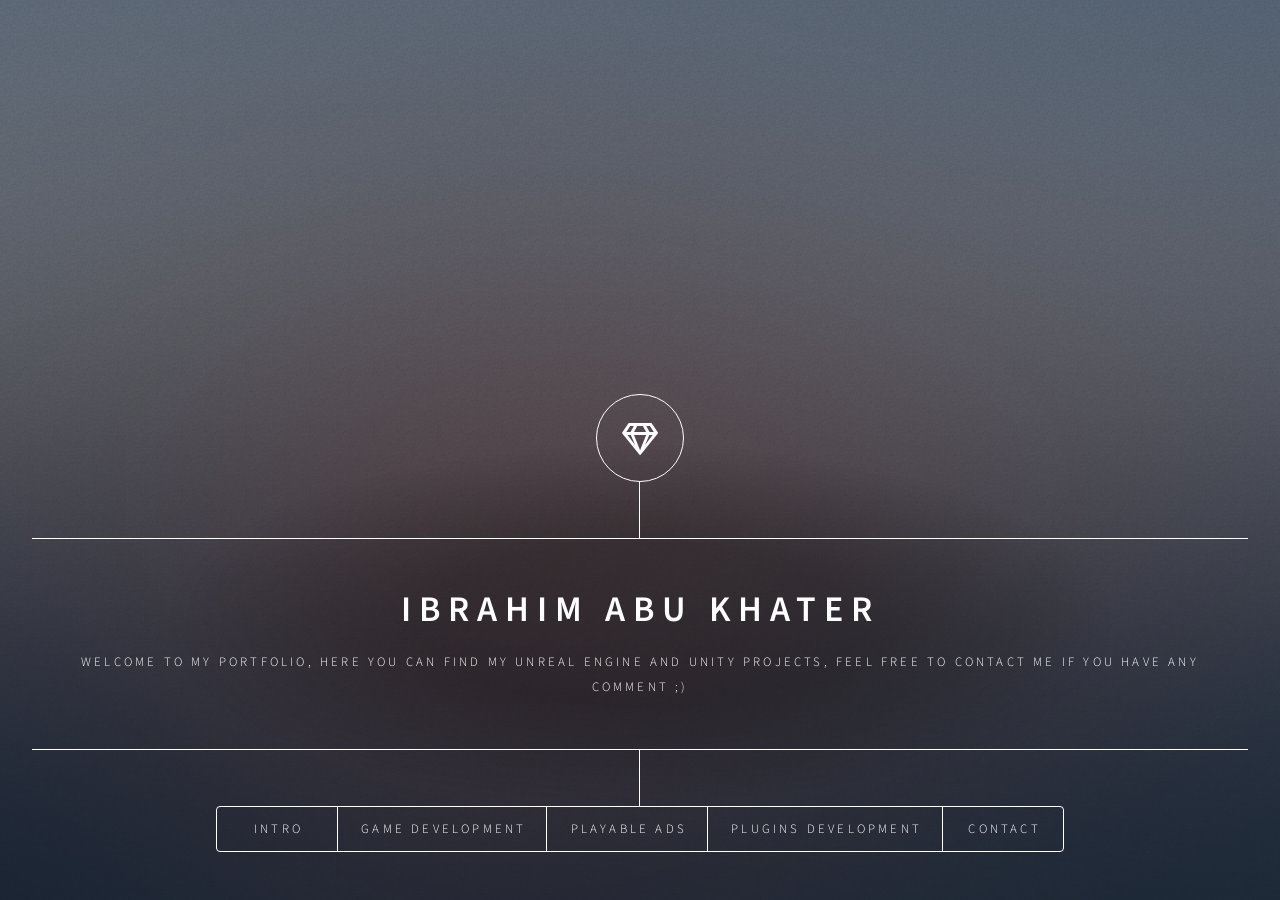
==== commit 9a349f69: "playable ads" ====
--- a/index.html
+++ b/index.html
@@ -55,7 +55,9 @@
 						<nav>
 							<ul>
 								<li><a href="#intro">Intro</a></li>
-								<li><a href="#work">Work</a></li>
+								<li><a href="#work">Game development</a></li>
+								<li><a href="#playable">Playable Ads</a></li>
+								<li><a href="#Plugins">Plugins development</a></li>
 								<li><a href="#contact">Contact</a></li>
 								<!--<li><a href="#elements">Elements</a></li>-->
 							</ul>
@@ -108,11 +110,76 @@
 						    <h4>Customization:</h4>
 						    <img src="images/tanks2.jpg" alt="Snow" style="width:100%">
 						    <h4>Wide variety of tanks:</h4>	
-						    <img src="images/tanks3	.jpg" alt="Snow" style="width:100%">
-
-
-
-								<h3>2.The Ultimate Shooter</h3>
+						    <img src="images/tanks3.jpg" alt="Snow" style="width:100%">
+
+
+								<h3>2.Project Warfare</h3>	
+								<p>A modern military 4X mobile strategy game powered by Unreal Engine 5. </p>
+
+						    <img src="images/89b56c0e-1738-419e-9e18-d2a82d6cc5a3.jpg" alt="Snow" style="width:100%">
+						    <img src="images/003ab54f-deb7-4826-8d48-0f78a7b1d5f7.jpg" alt="Snow" style="width:100%">
+									<h4>Features showcase:</h4>
+									<h5>Building units</h5>
+
+								<video controls style="width:100% " >
+								  <source src="Videos/WF - Made with Clipchamp (1).mp4" type="video/mp4">
+								</video>
+
+
+									
+								<video controls style="width:100% " >
+								  <source src="Videos/WF - Made with Clipchamp (2).mp4" type="video/mp4">
+								</video>
+
+									<h5>Occupation</h5>
+									
+								<video controls style="width:100% " >
+								  <source src="Videos/WF - Made with Clipchamp (3).mp4" type="video/mp4">
+								</video>
+									<h5>Attacking foe units</h5>
+
+								<video controls style="width:100% " >
+								  <source src="Videos/WF - Made with Clipchamp (4).mp4" type="video/mp4">
+								</video>
+									<h5>Placing buildings</h5>
+
+								<video controls style="width:100% " >
+								  <source src="Videos/WF - Made with Clipchamp (5).mp4" type="video/mp4">
+								</video>
+									<h5>Skill tree</h5>
+
+								<video controls style="width:100% " >
+								  <source src="Videos/WF - Made with Clipchamp (6).mp4" type="video/mp4">
+								</video>
+
+									<h5>Officers</h5>
+
+								<video controls style="width:100% " >
+								  <source src="Videos/WF - Made with Clipchamp.mp4" type="video/mp4">
+								</video>
+								<h3>3.Virtual store</h3>
+								<p>Developed a realistic virtual showroom for a leading electronics brand, simulating an in-person shopping experience. The virtual store was designed to mirror a physical showroom, allowing users to explore and interact with electronic products in a 3D environment.</p>
+
+
+								<video controls style="width:100% " >
+								  <source src="Videos/media4.mp4" type="video/mp4">
+								</video>
+								<h4>Key features:</h4>
+								<h4>Character customization</h4>
+								<video controls style="width:100% " >
+								  <source src="Videos/media1.mp4" type="video/mp4">
+								</video>
+								<h4>Including hair simulation aka Groom Simulation</h4>
+
+								<video controls style="width:100% " >
+								  <source src="Videos/media2.mp4" type="video/mp4">
+								</video>
+								<h4>More diverse options</h4>
+
+								<video controls style="width:100% " >
+								  <source src="Videos/media3.mp4" type="video/mp4">
+								</video>
+								<h3>4.The Ultimate Shooter</h3>
 								<p>A Classic FPS action! Join a team and rack up kills against the opposing team.</p>
 								<p>Ultimate Shooter demand lightning-fast reflexes, pinpoint accuracy, and strategic coordination with your team.</p>
 								<div class="row"alt="" >
@@ -140,7 +207,7 @@
   <source src="Videos/tps locomotion.mp4" type="video/mp4">
 </video>
   								</div>
-  								<h4>3.Trust Project</h4>
+  								<h4>5.Trust Project</h4>
 								<p>This PvP multiplayer game throws you into a treacherous world. Will you forge alliances or strike out solo?  Be warned – even teammates can turn on you.  Betrayal awaits, but use it to your advantage!</p>
 
 
@@ -237,6 +304,45 @@
 								</ul>
 							</article>
 
+<!-- Playable ads
+-->
+							<article id="playable">
+								<h2 class="major">playable Ads</h2>
+
+									<p>Here's couple of playble ads I developed using <em>Unity Tiny and Construct 2</em></p>
+
+								<h3 class="major">Casual Game</h3>
+
+									<video controls style="width:100% " >
+									  	<source src="Videos/CTA.webm" type="video/webm"> 
+									  </video>
+									  <video controls style="width:100% " >
+									  	<source src="Videos/heli.webm" type="video/webm">
+									  </video>
+
+								<h3 class="major">Tower defense</h3>
+
+									  <video controls style="width:100% " >
+									  	<source src="Videos/conquer.webm" type="video/webm">
+									  </video>
+									  <h3 class="major">Scripted actions</h3>
+
+									  <video controls style="width:100% " >
+									  	<source src="Videos/nuke.webm" type="video/webm">
+									  </video>
+
+
+
+
+							</article>
+							<article id="contact">
+								<h2 class="major">Contact</h2>
+
+								<ul >
+									<li><a target="_blank"  href="https://www.linkedin.com/in/exitcodezero/"  src="images/LI-In-Bug.png">LinkedIn</a></li>
+									<li><a href="mailto:iabokhater@gmail.com?subject&body" src="images/LI-In-Bug.png">iabokhater@gmail.com</a></li>
+								</ul>
+							</article>
 						<!-- Elements -->
 							<article id="elements">
 								<h2 class="major">Elements</h2>
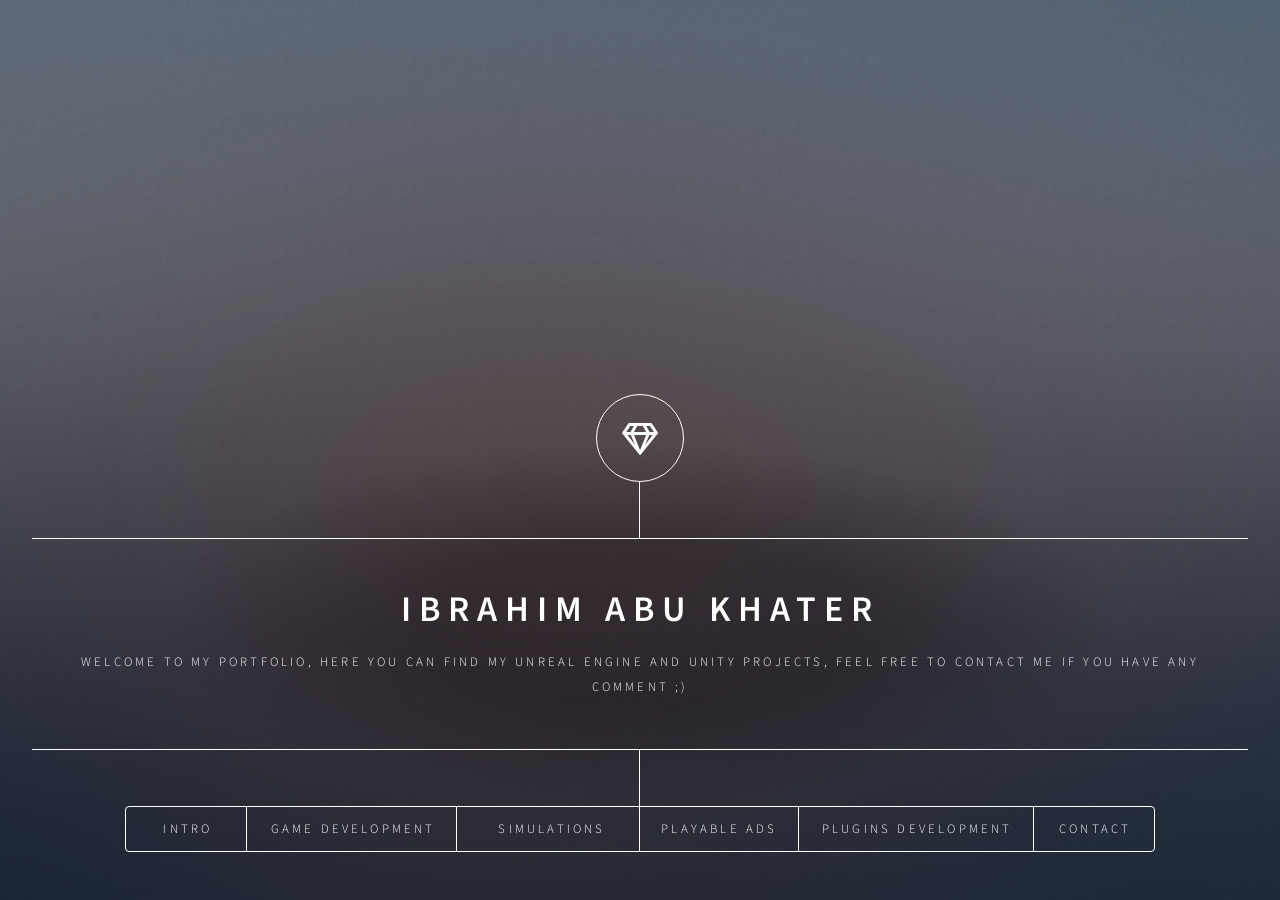
==== commit 23784654: "add salasa project" ====
--- a/index.html
+++ b/index.html
@@ -56,6 +56,7 @@
 							<ul>
 								<li><a href="#intro">Intro</a></li>
 								<li><a href="#work">Game development</a></li>
+								<li><a href="#sim">&nbsp;&nbsp;&nbsp;Simulations&nbsp;&nbsp;</a></li>
 								<li><a href="#playable">Playable Ads</a></li>
 								<li><a href="#Plugins">Plugins development</a></li>
 								<li><a href="#contact">Contact</a></li>
@@ -113,8 +114,11 @@
 						    <img src="images/tanks3.jpg" alt="Snow" style="width:100%">
 
 
-								<h3>2.Project Warfare</h3>	
-								<p>A modern military 4X mobile strategy game powered by Unreal Engine 5. </p>
+								<h3>2.Project X</h3>	
+								<p>supervised the developement process for this large-scale, multiplayer 4X
+strategy game. Conducted code reviews with the developers, bug fixing, and
+ensured alignment between development teams and project goals.
+								A modern military 4X mobile strategy game powered by Unreal Engine 5. </p>
 
 						    <img src="images/89b56c0e-1738-419e-9e18-d2a82d6cc5a3.jpg" alt="Snow" style="width:100%">
 						    <img src="images/003ab54f-deb7-4826-8d48-0f78a7b1d5f7.jpg" alt="Snow" style="width:100%">
@@ -157,29 +161,7 @@
 								<video controls style="width:100% " >
 								  <source src="Videos/WF - Made with Clipchamp.mp4" type="video/mp4">
 								</video>
-								<h3>3.Virtual store</h3>
-								<p>Developed a realistic virtual showroom for a leading electronics brand, simulating an in-person shopping experience. The virtual store was designed to mirror a physical showroom, allowing users to explore and interact with electronic products in a 3D environment.</p>
-
-
-								<video controls style="width:100% " >
-								  <source src="Videos/media4.mp4" type="video/mp4">
-								</video>
-								<h4>Key features:</h4>
-								<h4>Character customization</h4>
-								<video controls style="width:100% " >
-								  <source src="Videos/media1.mp4" type="video/mp4">
-								</video>
-								<h4>Including hair simulation aka Groom Simulation</h4>
-
-								<video controls style="width:100% " >
-								  <source src="Videos/media2.mp4" type="video/mp4">
-								</video>
-								<h4>More diverse options</h4>
-
-								<video controls style="width:100% " >
-								  <source src="Videos/media3.mp4" type="video/mp4">
-								</video>
-								<h3>4.The Ultimate Shooter</h3>
+								<h3>3.The Ultimate Shooter</h3>
 								<p>A Classic FPS action! Join a team and rack up kills against the opposing team.</p>
 								<p>Ultimate Shooter demand lightning-fast reflexes, pinpoint accuracy, and strategic coordination with your team.</p>
 								<div class="row"alt="" >
@@ -207,7 +189,7 @@
   <source src="Videos/tps locomotion.mp4" type="video/mp4">
 </video>
   								</div>
-  								<h4>5.Trust Project</h4>
+  								<h4>4.Trust Project</h4>
 								<p>This PvP multiplayer game throws you into a treacherous world. Will you forge alliances or strike out solo?  Be warned – even teammates can turn on you.  Betrayal awaits, but use it to your advantage!</p>
 
 
@@ -330,6 +312,81 @@
 									  <video controls style="width:100% " >
 									  	<source src="Videos/nuke.webm" type="video/webm">
 									  </video>
+
+
+
+
+							</article>
+
+							<article id="sim">
+								<h2 class="major">Simulations</h2>
+
+									<p>These interactive visualizations made for commercial uses as marketing materials. Adopting the latest technical features from Unreal engine such as pixel streaming, Nanite, Frame generation, upscaling and many more!</p>
+
+								<h3>1.Virtual store</h3>
+								<p>Developed a realistic virtual showroom for a leading electronics brand, simulating an in-person shopping experience. The virtual store was designed to mirror a physical showroom, allowing users to explore and interact with electronic products in a 3D environment.</p>
+
+
+								<video controls style="width:100% " >
+								  <source src="Videos/media4.mp4" type="video/mp4">
+								</video>
+								<h4>Key features:</h4>
+								<h4>Character customization</h4>
+								<video controls style="width:100% " >
+								  <source src="Videos/media1.mp4" type="video/mp4">
+								</video>
+								<h4>Including hair simulation aka Groom Simulation</h4>
+
+								<video controls style="width:100% " >
+								  <source src="Videos/media2.mp4" type="video/mp4">
+								</video>
+								<h4>More diverse options</h4>
+
+								<video controls style="width:100% " >
+								  <source src="Videos/media3.mp4" type="video/mp4">
+								</video>
+
+
+								<h3>2.Virtual Walkthrough - factory & warehouse</h3>
+								<p>Showcasing the stages of the Process inside a fulfillment center. Enabling remote control from a mobile application that navigates across the stages as well for showing brief description about the current stage with availablity in both languages Arabic and English.</p>
+
+
+								<h4>Showcase:</h4>
+
+								<video controls style="width:100% " >
+								  <source src="Videos/warehouse.webm" type="video/webm">
+								</video>
+								<h4>Companion app:</h4>						    
+								<img src="images/full (6).jpeg" alt="Snow" style="width:49%">
+								<img src="images/full (3).jpeg" alt="Snow" style="width:49%">
+								<img src="images/full (1).jpeg" alt="Snow" style="width:49%">
+								<img src="images/full (4).jpeg" alt="Snow" style="width:49%">
+								<img src="images/full (5).jpeg" alt="Snow" style="width:49%">
+								<img src="images/full (2).jpeg" alt="Snow" style="width:49%">
+
+
+							</article>
+							<article id="Plugins">
+								<h2 class="major">Engine Plugins</h2>
+
+									<!-- <p>TODO: plugins brief</p> -->
+
+
+								<h3 class="major">USD Sequence Exporter</h3>
+									<p>The struggle of baking a blueprint driven animation into animation sequence inspired me to develop this plugin not just to overcome this problem, but to make sequence recording and exporting it into USD format as easy as a matter of few clicks</p>
+								  <img src="images/usd.webp" alt="USD" style="width:100%">
+								  <p>As the artist easy of use matters the most, I had to make sure the installation and usage as convenient as any well polished plugin.</p>
+								  <img src="images/usd-sequence-exporter-google-docs.png" alt="USD" style="width:100%">
+
+
+
+
+								<h3 class="major">Battle arena custom editor</h3>
+									<p>The need for such plugin came from artist whom not familiar with unity, as they struggled with understanding Unity's layout just to place units and have them perfectly alligned.</p>
+								  <img src="images/WA.png" alt="WA" style="width:100%">
+								  <p>As simple as it may sounds, but there's much behind the curtains! as all the data encrypted and stored in seperate files and have to be serialized in a custom way</p>
+								  <img src="images/WA2.png" alt="USD" style="width:100%">
+
 
 
 
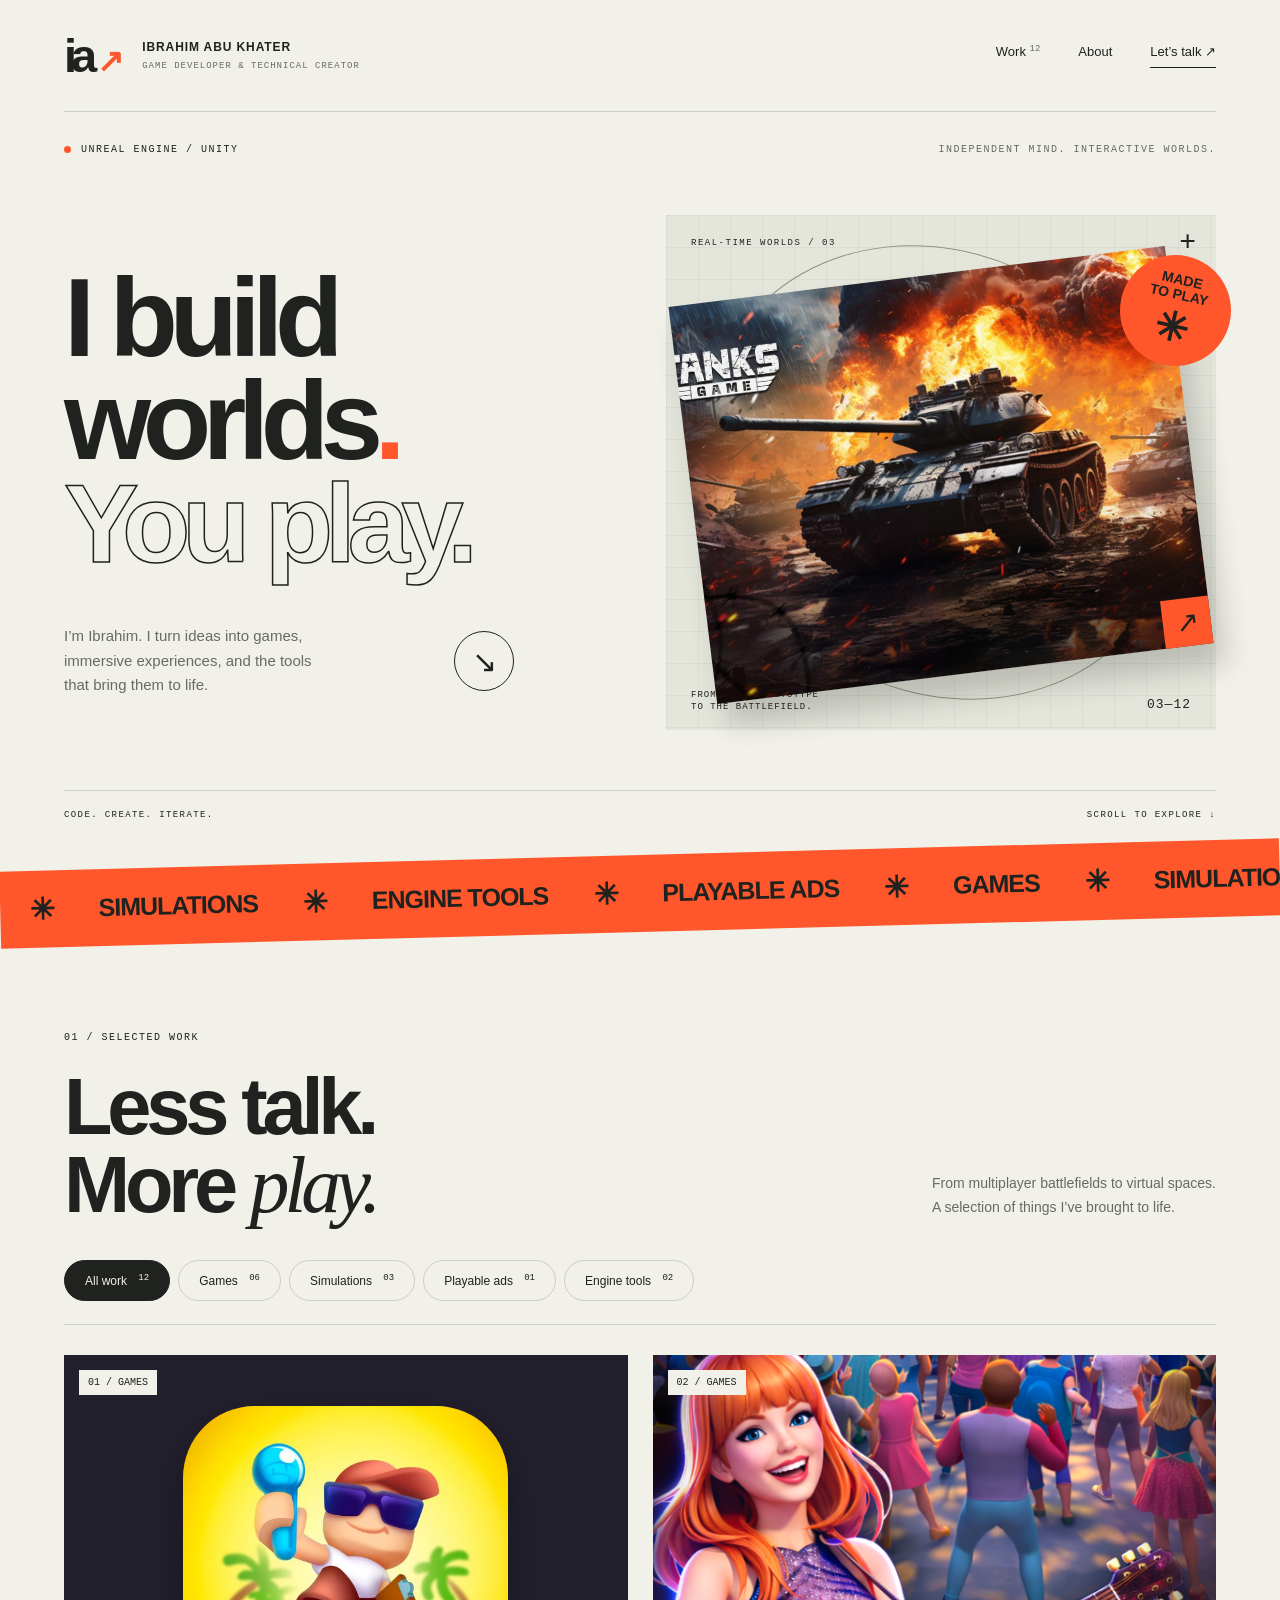
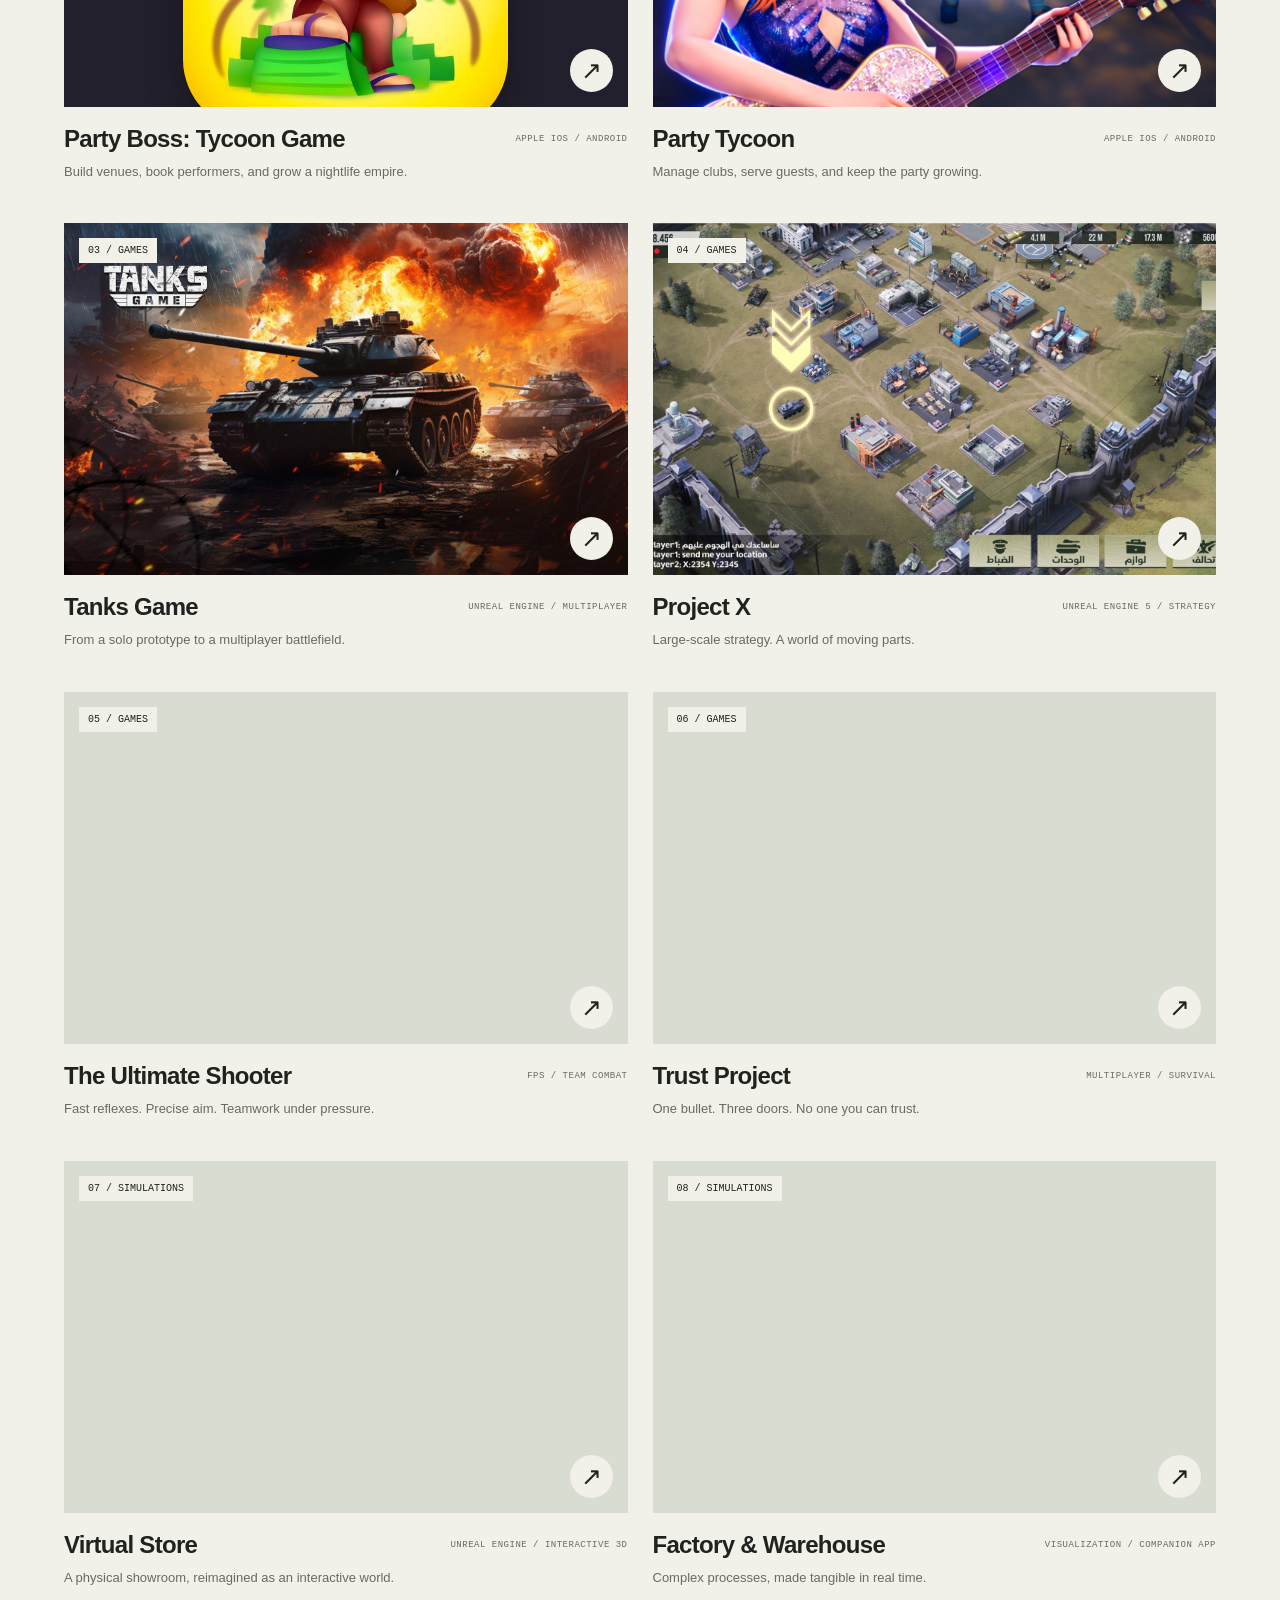
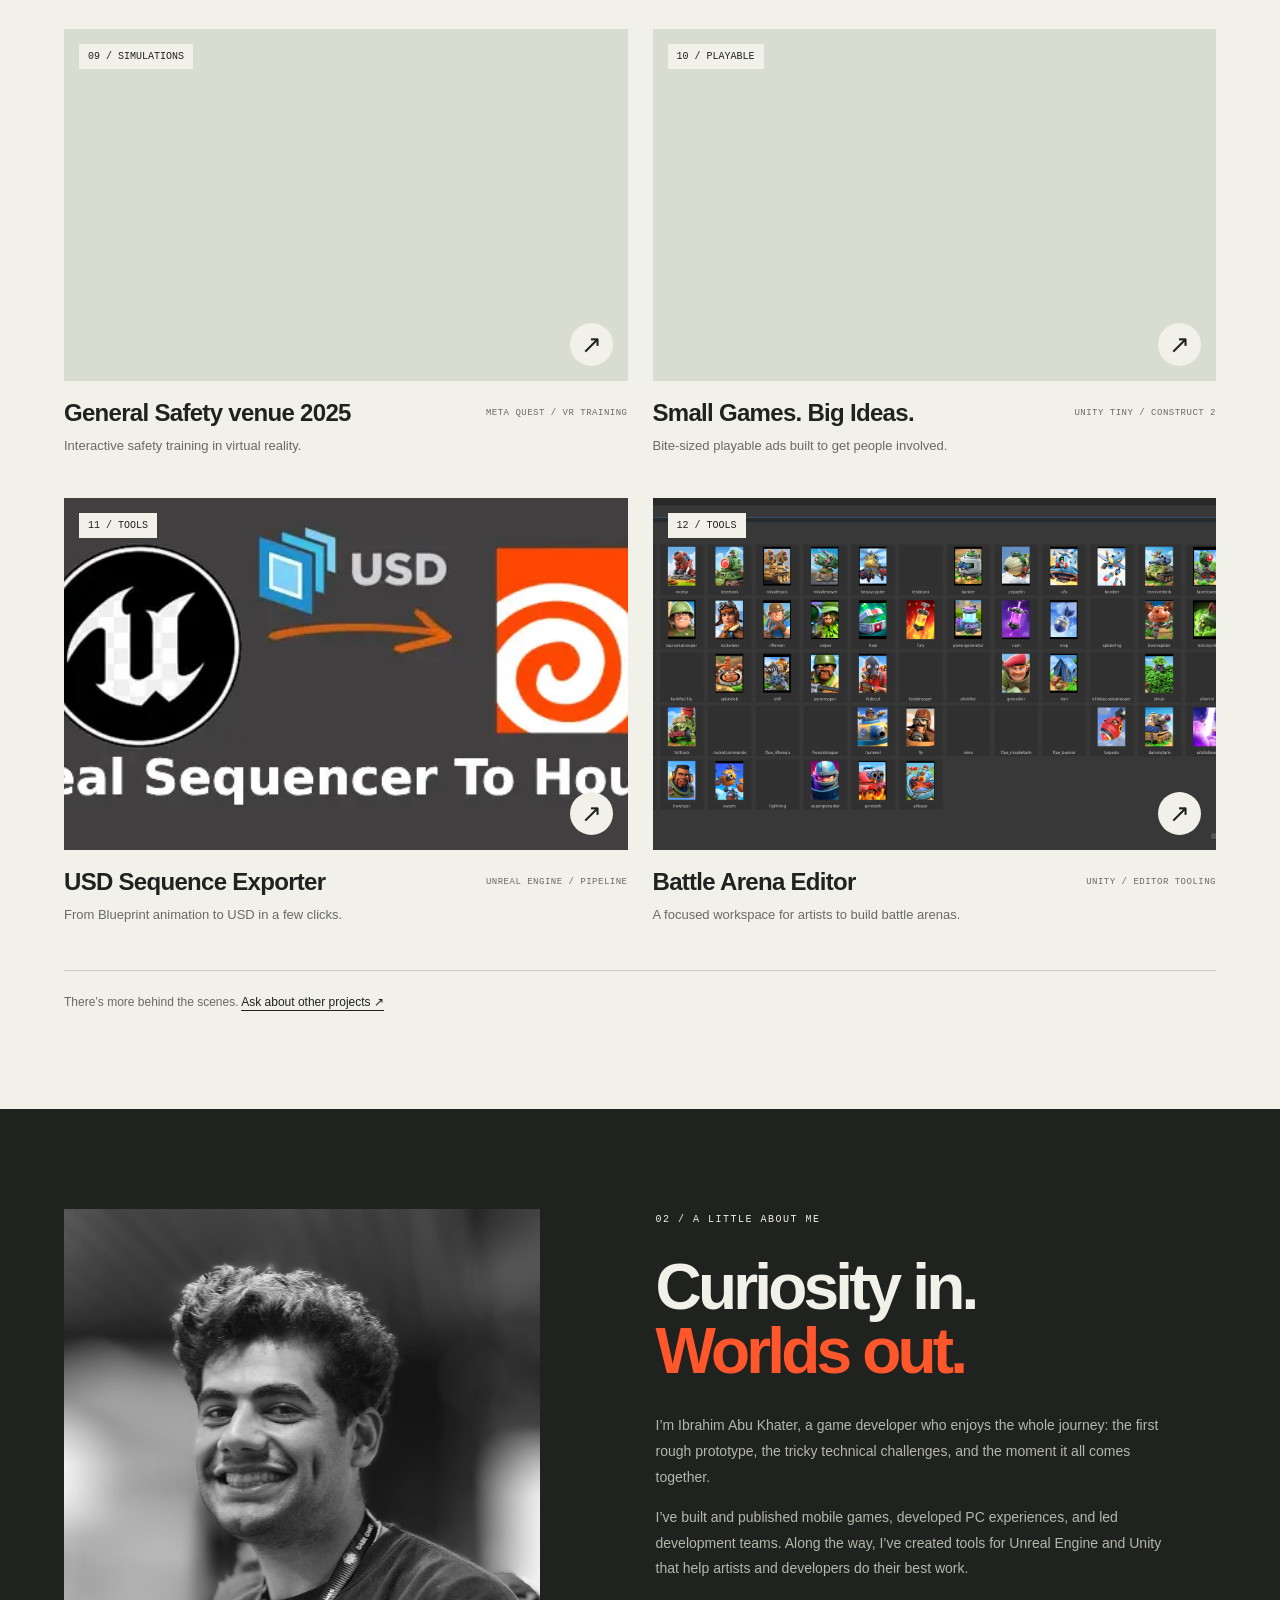
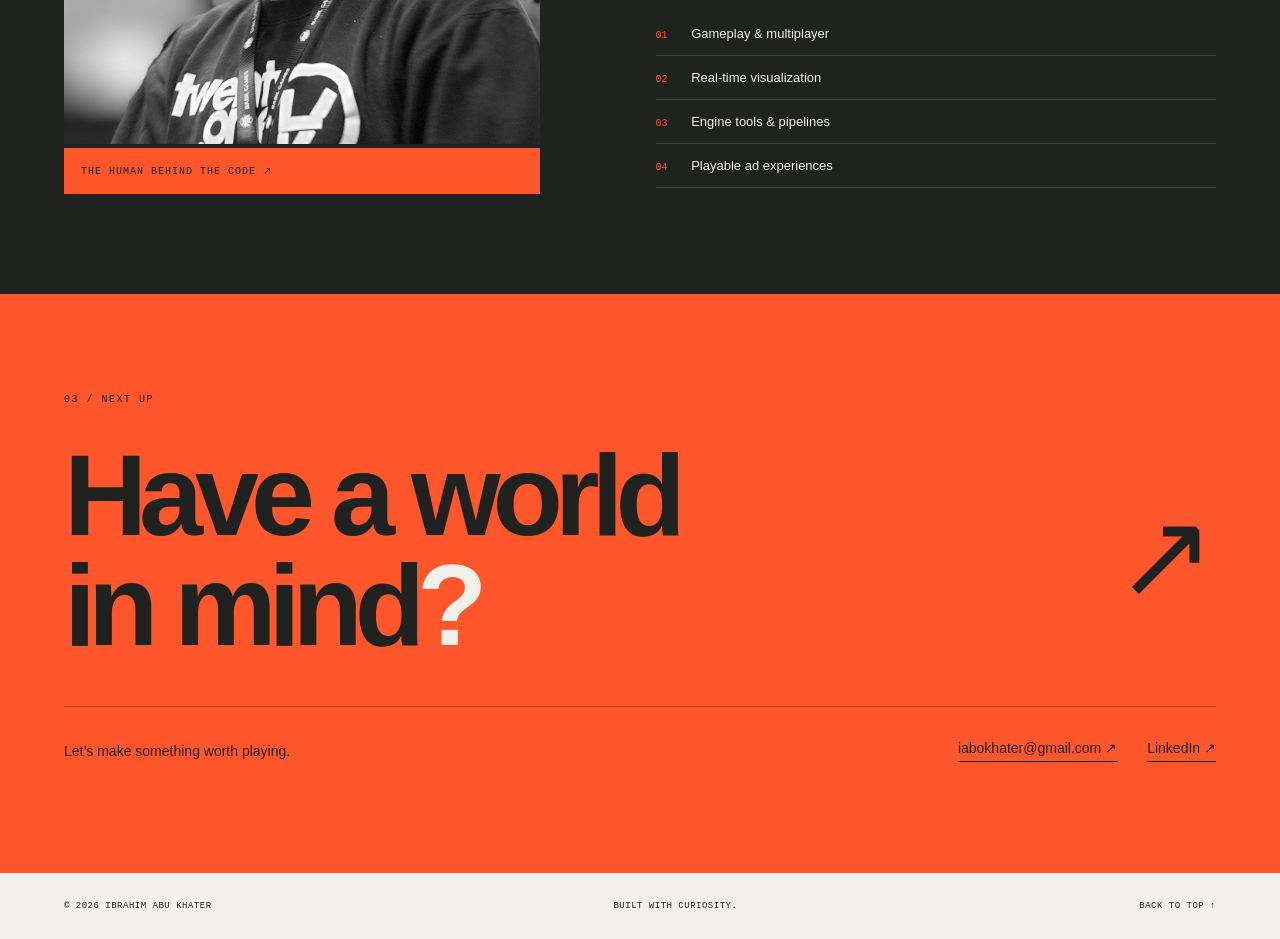
==== commit 4e548c8d: "meow" ====
--- a/index.html
+++ b/index.html
@@ -1,661 +1,31 @@
-<!DOCTYPE HTML>
-<!--
-	Dimension by HTML5 UP
-	html5up.net | @ajlkn
-	Free for personal and commercial use under the CCA 3.0 license (html5up.net/license)
--->
-<html>
-	<head>
-
-<style>
-* {
-  box-sizing: border-box;
-}
-
-.column {
-  float: left;
-  width: 50%;
-  padding: 5px;
-}
-.column2{
-  float: left;
-  width: 50%;
-  padding: 5px;
-}
-
-/* Clearfix (clear floats) */
-.row::after {
-  content: "";
-  clear: both;
-  display: table;
-}
-</style>
-		<title>Ibrahim's Portfolio</title>
-		<meta charset="utf-8" />
-		<meta name="viewport" content="width=device-width, initial-scale=1, user-scalable=no" />
-		<link rel="stylesheet" href="assets/css/main.css" />
-		<noscript><link rel="stylesheet" href="assets/css/noscript.css" /></noscript>
-	</head>
-	<body class="is-preload">
-
-		<!-- Wrapper -->
-			<div id="wrapper">
-
-				<!-- Header -->
-					<header id="header">
-						<div class="logo">
-							<span class="icon fa-gem"></span>
-						</div>
-						<div class="content">
-							<div class="inner">
-								<h1>Ibrahim Abu Khater</h1>
-								<p>Welcome to my portfolio, here you can find my Unreal Engine and Unity projects, feel free to contact me if you have any comment ;)</p>
-							</div>
-						</div>
-						<nav>
-							<ul>
-								<li><a href="#intro">Intro</a></li>
-								<li><a href="#work">Game development</a></li>
-								<li><a href="#sim">&nbsp;&nbsp;&nbsp;Simulations&nbsp;&nbsp;</a></li>
-								<li><a href="#playable">Playable Ads</a></li>
-								<li><a href="#Plugins">Plugins development</a></li>
-								<li><a href="#contact">Contact</a></li>
-								<!--<li><a href="#elements">Elements</a></li>-->
-							</ul>
-						</nav>
-					</header>
-
-				<!-- Main -->
-					<div id="main">
-
-						<!-- Intro -->
-							<article id="intro">
-								<h2 class="major">Intro</h2>
-								<span class="image main"><img src="images/dsc00098~s2.jpg" alt="" /></span>
-								<p>Passionate, Proactive, fast-paced developer with over 4 years of experience in games development, with a superb understanding of the entire game's development lifecycle I successfully published games on both mobile platforms' stores, as will developed others for PC.
-								Also, been developing engine tools for UE4, UE5 and Unity in order to help level design, movie production, file management and more. <a href="#work">Here, take a l👀k at my featured projects</a>
-								</p>
-							</article>
-
-						<!-- Work -->
-							<article id="work">
-								<h2 class="major">My Projects</h2>
-
-								<p>here you can find my featured projects</p>
-								<h3>1. TANKS Game </a></h3>
-						    <img src="images/Tanks.jpg" alt="Snow" style="width:100%">
-						    <p>A PvP multiplayer mobile game. developed using Unreal Engine. So far,<em><strong> Tanks game</strong></em> has been my greatest achievement in my game development career, because I had the chance to experience the entire development process from the moment we started the
-brainstorming process until continually delivering content based on feedback. With that said, I was responsible for developing a
-prototype of it all by myself, it was convening enough to extend the team, and it was my role to supervise them as well for adding new
-features and discovering new technologies.</p>
-
-
-								<video controls style="width:100% " >
-								  <source src="Videos/tanks (1).mp4" type="video/mp4">
-								</video>
-								
-								<video controls style="width:100% " >
-								  <source src="Videos/tanks (2).mp4" type="video/mp4">
-								</video>
-								
-								<video controls style="width:100% " >
-								  <source src="Videos/tanks (3).mp4" type="video/mp4">
-								</video>
-								
-								<video controls style="width:100% " >
-								  <source src="Videos/tanks (4).mp4" type="video/mp4">
-								</video>
-								<h3>Garage:</h3>
-								<h4>Upgrades:</h4>
-						    <img src="images/tanks1.jpg" alt="Snow" style="width:100%">
-						    <h4>Customization:</h4>
-						    <img src="images/tanks2.jpg" alt="Snow" style="width:100%">
-						    <h4>Wide variety of tanks:</h4>	
-						    <img src="images/tanks3.jpg" alt="Snow" style="width:100%">
-
-
-								<h3>2.Project X</h3>	
-								<p>supervised the developement process for this large-scale, multiplayer 4X
-strategy game. Conducted code reviews with the developers, bug fixing, and
-ensured alignment between development teams and project goals.
-								A modern military 4X mobile strategy game powered by Unreal Engine 5. </p>
-
-						    <img src="images/89b56c0e-1738-419e-9e18-d2a82d6cc5a3.jpg" alt="Snow" style="width:100%">
-						    <img src="images/003ab54f-deb7-4826-8d48-0f78a7b1d5f7.jpg" alt="Snow" style="width:100%">
-									<h4>Features showcase:</h4>
-									<h5>Building units</h5>
-
-								<video controls style="width:100% " >
-								  <source src="Videos/WF - Made with Clipchamp (1).mp4" type="video/mp4">
-								</video>
-
-
-									
-								<video controls style="width:100% " >
-								  <source src="Videos/WF - Made with Clipchamp (2).mp4" type="video/mp4">
-								</video>
-
-									<h5>Occupation</h5>
-									
-								<video controls style="width:100% " >
-								  <source src="Videos/WF - Made with Clipchamp (3).mp4" type="video/mp4">
-								</video>
-									<h5>Attacking foe units</h5>
-
-								<video controls style="width:100% " >
-								  <source src="Videos/WF - Made with Clipchamp (4).mp4" type="video/mp4">
-								</video>
-									<h5>Placing buildings</h5>
-
-								<video controls style="width:100% " >
-								  <source src="Videos/WF - Made with Clipchamp (5).mp4" type="video/mp4">
-								</video>
-									<h5>Skill tree</h5>
-
-								<video controls style="width:100% " >
-								  <source src="Videos/WF - Made with Clipchamp (6).mp4" type="video/mp4">
-								</video>
-
-									<h5>Officers</h5>
-
-								<video controls style="width:100% " >
-								  <source src="Videos/WF - Made with Clipchamp.mp4" type="video/mp4">
-								</video>
-								<h3>3.The Ultimate Shooter</h3>
-								<p>A Classic FPS action! Join a team and rack up kills against the opposing team.</p>
-								<p>Ultimate Shooter demand lightning-fast reflexes, pinpoint accuracy, and strategic coordination with your team.</p>
-								<div class="row"alt="" >
-									<h4>Showcase:</h4>
-
-<video controls style="width:100% " >
-  <source src="Videos/showcase1.mp4" type="video/mp4">
-</video>
-<video controls style="width:100% " >
-  <source src="Videos/showcase2.mp4" type="video/mp4">
-</video>
-<h4>Weapons showcase:</h4>
-<video controls style="width:100% " >
-  <source src="Videos/weapon.mp4" type="video/mp4">
-</video>
-<h4>Melee:</h4>
-<video controls style="width:100% " >
-  <source src="Videos/melee.mp4" type="video/mp4">
-</video>
-<h4>Locomotion:</h4>
-<video controls style="width:100% " >
-  <source src="Videos/fps locomotion.mp4" type="video/mp4">
-</video>
-<video controls style="width:100% " >
-  <source src="Videos/tps locomotion.mp4" type="video/mp4">
-</video>
-  								</div>
-  								<h4>4.Trust Project</h4>
-								<p>This PvP multiplayer game throws you into a treacherous world. Will you forge alliances or strike out solo?  Be warned – even teammates can turn on you.  Betrayal awaits, but use it to your advantage!</p>
-
-
-<p>Danger lurks in every corner. Watch for booby traps – one wrong step could be your last.</p> 
-<p>Keep track of nearby foes, anyone approachs you from behind can kill you flawlessly without getting their hands dirty.</p>
-					</p>
-								<div class="row"alt="" >
-
-									<h4>Showcase:</h4>
-										<video controls style="width:100% " >
-									  	<source src="Videos/trust (1).mp4" type="video/mp4">
-									  </video>
-
-<p>Your survival kit is barebones: one bullet, a knife, and a booby trap. Your mission? Find <em><strong>THE KEY</em></strong>. It unlocks one of three doors, your only path to safety.</p>
-
-<p>Fail to find the key or the door in time, and a deadly gas will fill the arena.  Scramble to survive, or suffocate! Getting shot won't kill you outright, but bleeding will.  Slow your bleeding with bandages, and patch yourself up with painkillers – but only bandages stop the fatal drain.</p>
-										<video controls style="width:100% " >
-									  	<source src="Videos/trust (2).mp4" type="video/mp4">
-									  </video>
-									  <video controls style="width:100% " >
-									  	<source src="Videos/trust2.mp4" type="video/mp4">
-									  </video>
-  								</div>
-  								<!--
-								<p>3. Earth Rage</p>
-								<div class="row"alt="" >
-								  <div class="column2">
-								    <img src="images/ea (1).webp" alt="Snow" style="width:100%">
-								  </div>
-								  <div class="column2">
-								    <img src="images/ea (2).webp" alt="Forest" style="width:100%">
-								  </div>
-								  <div class="column2">
-								    <img src="images/ea (3).webp" alt="Mountains" style="width:100%">
-								  </div>
-								  <div class="column2">
-								    <img src="images/ea (4).webp" alt="Mountains" style="width:100%">
-								  </div>
-								</div>
-
-								<p>3. Saud Brother3D</p>
-								<div class="row"alt="" >
-								  <div class="column2">
-								    <img src="images/saud3d.png" alt="Snow" style="width:100%">
-								  </div>
-								  <div class="column2">
-								    <img src="images/saud3d2.png" alt="Snow" style="width:100%">
-								  </div>
-								</div>
-								<p>4. The Human Incubator</p>
-								<div class="row"alt="" >
-								  <div class="column2">
-								    <img src="images/humanInc (3).png" alt="Snow" style="width:100%">
-								  </div>
-								  <div class="column2">
-								    <img src="images/humanInc (4).png" alt="Snow" style="width:100%">
-								  </div>
-								  <div class="column2">
-								    <img src="images/humanInc (2).png" alt="Snow" style="width:100%">
-								  </div>
-								  <div class="column2">
-								    <img src="images/humanInc (1).png" alt="Snow" style="width:100%">
-								  </div>
-								</div>
-
-								<p>5. Idle Farm</p>
-								<div class="row"alt="" >
-								  <div class="column2">
-								    <img src="images/idle (1).png" alt="Snow" style="width:100%">
-								  </div>
-								  <div class="column2">
-								    <img src="images/idle (2).png" alt="Snow" style="width:100%">
-								  </div>
-								  <div class="column2">
-								    <img src="images/idle (3).png" alt="Snow" style="width:100%">
-								  </div>
-								  <div class="column2">
-								    <img src="images/idle (4).png" alt="Snow" style="width:100%">
-								  </div>
-
-								</div>
-															 -->
-								<center>	
-								<h3 class="major">and few other project available upon request</h3>
-								</center>
-
-							</article>
-							<article id="contact">
-								<h2 class="major">Contact</h2>
-
-								<ul >
-									<li><a target="_blank"  href="https://www.linkedin.com/in/exitcodezero/"  src="images/LI-In-Bug.png">LinkedIn</a></li>
-									<li><a href="mailto:iabokhater@gmail.com?subject&body" src="images/LI-In-Bug.png">iabokhater@gmail.com</a></li>
-								</ul>
-							</article>
-
-<!-- Playable ads
--->
-							<article id="playable">
-								<h2 class="major">playable Ads</h2>
-
-									<p>Here's couple of playble ads I developed using <em>Unity Tiny and Construct 2</em></p>
-
-								<h3 class="major">Casual Game</h3>
-
-									<video controls style="width:100% " >
-									  	<source src="Videos/CTA.webm" type="video/webm"> 
-									  </video>
-									  <video controls style="width:100% " >
-									  	<source src="Videos/heli.webm" type="video/webm">
-									  </video>
-
-								<h3 class="major">Tower defense</h3>
-
-									  <video controls style="width:100% " >
-									  	<source src="Videos/conquer.webm" type="video/webm">
-									  </video>
-									  <h3 class="major">Scripted actions</h3>
-
-									  <video controls style="width:100% " >
-									  	<source src="Videos/nuke.webm" type="video/webm">
-									  </video>
-
-
-
-
-							</article>
-
-							<article id="sim">
-								<h2 class="major">Simulations</h2>
-
-									<p>These interactive visualizations made for commercial uses as marketing materials. Adopting the latest technical features from Unreal engine such as pixel streaming, Nanite, Frame generation, upscaling and many more!</p>
-
-								<h3>1.Virtual store</h3>
-								<p>Developed a realistic virtual showroom for a leading electronics brand, simulating an in-person shopping experience. The virtual store was designed to mirror a physical showroom, allowing users to explore and interact with electronic products in a 3D environment.</p>
-
-
-								<video controls style="width:100% " >
-								  <source src="Videos/media4.mp4" type="video/mp4">
-								</video>
-								<h4>Key features:</h4>
-								<h4>Character customization</h4>
-								<video controls style="width:100% " >
-								  <source src="Videos/media1.mp4" type="video/mp4">
-								</video>
-								<h4>Including hair simulation aka Groom Simulation</h4>
-
-								<video controls style="width:100% " >
-								  <source src="Videos/media2.mp4" type="video/mp4">
-								</video>
-								<h4>More diverse options</h4>
-
-								<video controls style="width:100% " >
-								  <source src="Videos/media3.mp4" type="video/mp4">
-								</video>
-
-
-								<h3>2.Virtual Walkthrough - factory & warehouse</h3>
-								<p>Showcasing the stages of the Process inside a fulfillment center. Enabling remote control from a mobile application that navigates across the stages as well for showing brief description about the current stage with availablity in both languages Arabic and English.</p>
-
-
-								<h4>Showcase:</h4>
-
-								<video controls style="width:100% " >
-								  <source src="Videos/warehouse.webm" type="video/webm">
-								</video>
-								<h4>Companion app:</h4>						    
-								<img src="images/full (6).jpeg" alt="Snow" style="width:49%">
-								<img src="images/full (3).jpeg" alt="Snow" style="width:49%">
-								<img src="images/full (1).jpeg" alt="Snow" style="width:49%">
-								<img src="images/full (4).jpeg" alt="Snow" style="width:49%">
-								<img src="images/full (5).jpeg" alt="Snow" style="width:49%">
-								<img src="images/full (2).jpeg" alt="Snow" style="width:49%">
-
-
-							</article>
-							<article id="Plugins">
-								<h2 class="major">Engine Plugins</h2>
-
-									<!-- <p>TODO: plugins brief</p> -->
-
-
-								<h3 class="major">USD Sequence Exporter</h3>
-									<p>The struggle of baking a blueprint driven animation into animation sequence inspired me to develop this plugin not just to overcome this problem, but to make sequence recording and exporting it into USD format as easy as a matter of few clicks</p>
-								  <img src="images/usd.webp" alt="USD" style="width:100%">
-								  <p>As the artist easy of use matters the most, I had to make sure the installation and usage as convenient as any well polished plugin.</p>
-								  <img src="images/usd-sequence-exporter-google-docs.png" alt="USD" style="width:100%">
-
-
-
-
-								<h3 class="major">Battle arena custom editor</h3>
-									<p>The need for such plugin came from artist whom not familiar with unity, as they struggled with understanding Unity's layout just to place units and have them perfectly alligned.</p>
-								  <img src="images/WA.png" alt="WA" style="width:100%">
-								  <p>As simple as it may sounds, but there's much behind the curtains! as all the data encrypted and stored in seperate files and have to be serialized in a custom way</p>
-								  <img src="images/WA2.png" alt="USD" style="width:100%">
-
-
-
-
-
-							</article>
-							<article id="contact">
-								<h2 class="major">Contact</h2>
-
-								<ul >
-									<li><a target="_blank"  href="https://www.linkedin.com/in/exitcodezero/"  src="images/LI-In-Bug.png">LinkedIn</a></li>
-									<li><a href="mailto:iabokhater@gmail.com?subject&body" src="images/LI-In-Bug.png">iabokhater@gmail.com</a></li>
-								</ul>
-							</article>
-						<!-- Elements -->
-							<article id="elements">
-								<h2 class="major">Elements</h2>
-
-								<section>
-									<h3 class="major">Text</h3>
-									<p>This is <b>bold</b> and this is <strong>strong</strong>. This is <i>italic</i> and this is <em>emphasized</em>.
-									This is <sup>superscript</sup> text and this is <sub>subscript</sub> text.
-									This is <u>underlined</u> and this is code: <code>for (;;) { ... }</code>. Finally, <a href="#">this is a link</a>.</p>
-									<hr />
-									<h2>Heading Level 2</h2>
-									<h3>Heading Level 3</h3>
-									<h4>Heading Level 4</h4>
-									<h5>Heading Level 5</h5>
-									<h6>Heading Level 6</h6>
-									<hr />
-									<h4>Blockquote</h4>
-									<blockquote>Fringilla nisl. Donec accumsan interdum nisi, quis tincidunt felis sagittis eget tempus euismod. Vestibulum ante ipsum primis in faucibus vestibulum. Blandit adipiscing eu felis iaculis volutpat ac adipiscing accumsan faucibus. Vestibulum ante ipsum primis in faucibus lorem ipsum dolor sit amet nullam adipiscing eu felis.</blockquote>
-									<h4>Preformatted</h4>
-									<pre><code>i = 0;
-
-while (!deck.isInOrder()) {
-    print 'Iteration ' + i;
-    deck.shuffle();
-    i++;
-}
-
-print 'It took ' + i + ' iterations to sort the deck.';</code></pre>
-								</section>
-
-								<section>
-									<h3 class="major">Lists</h3>
-
-									<h4>Unordered</h4>
-									<ul>
-										<li>Dolor pulvinar etiam.</li>
-										<li>Sagittis adipiscing.</li>
-										<li>Felis enim feugiat.</li>
-									</ul>
-
-									<h4>Alternate</h4>
-									<ul class="alt">
-										<li>Dolor pulvinar etiam.</li>
-										<li>Sagittis adipiscing.</li>
-										<li>Felis enim feugiat.</li>
-									</ul>
-
-									<h4>Ordered</h4>
-									<ol>
-										<li>Dolor pulvinar etiam.</li>
-										<li>Etiam vel felis viverra.</li>
-										<li>Felis enim feugiat.</li>
-										<li>Dolor pulvinar etiam.</li>
-										<li>Etiam vel felis lorem.</li>
-										<li>Felis enim et feugiat.</li>
-									</ol>
-									<h4>Icons</h4>
-									<ul class="icons">
-										<li><a href="#" class="icon brands fa-twitter"><span class="label">Twitter</span></a></li>
-										<li><a href="#" class="icon brands fa-facebook-f"><span class="label">Facebook</span></a></li>
-										<li><a href="#" class="icon brands fa-instagram"><span class="label">Instagram</span></a></li>
-										<li><a href="#" class="icon brands fa-github"><span class="label">Github</span></a></li>
-									</ul>
-
-									<h4>Actions</h4>
-									<ul class="actions">
-										<li><a href="#" class="button primary">Default</a></li>
-										<li><a href="#" class="button">Default</a></li>
-									</ul>
-									<ul class="actions stacked">
-										<li><a href="#" class="button primary">Default</a></li>
-										<li><a href="#" class="button">Default</a></li>
-									</ul>
-								</section>
-
-								<section>
-									<h3 class="major">Table</h3>
-									<h4>Default</h4>
-									<div class="table-wrapper">
-										<table>
-											<thead>
-												<tr>
-													<th>Name</th>
-													<th>Description</th>
-													<th>Price</th>
-												</tr>
-											</thead>
-											<tbody>
-												<tr>
-													<td>Item One</td>
-													<td>Ante turpis integer aliquet porttitor.</td>
-													<td>29.99</td>
-												</tr>
-												<tr>
-													<td>Item Two</td>
-													<td>Vis ac commodo adipiscing arcu aliquet.</td>
-													<td>19.99</td>
-												</tr>
-												<tr>
-													<td>Item Three</td>
-													<td> Morbi faucibus arcu accumsan lorem.</td>
-													<td>29.99</td>
-												</tr>
-												<tr>
-													<td>Item Four</td>
-													<td>Vitae integer tempus condimentum.</td>
-													<td>19.99</td>
-												</tr>
-												<tr>
-													<td>Item Five</td>
-													<td>Ante turpis integer aliquet porttitor.</td>
-													<td>29.99</td>
-												</tr>
-											</tbody>
-											<tfoot>
-												<tr>
-													<td colspan="2"></td>
-													<td>100.00</td>
-												</tr>
-											</tfoot>
-										</table>
-									</div>
-
-									<h4>Alternate</h4>
-									<div class="table-wrapper">
-										<table class="alt">
-											<thead>
-												<tr>
-													<th>Name</th>
-													<th>Description</th>
-													<th>Price</th>
-												</tr>
-											</thead>
-											<tbody>
-												<tr>
-													<td>Item One</td>
-													<td>Ante turpis integer aliquet porttitor.</td>
-													<td>29.99</td>
-												</tr>
-												<tr>
-													<td>Item Two</td>
-													<td>Vis ac commodo adipiscing arcu aliquet.</td>
-													<td>19.99</td>
-												</tr>
-												<tr>
-													<td>Item Three</td>
-													<td> Morbi faucibus arcu accumsan lorem.</td>
-													<td>29.99</td>
-												</tr>
-												<tr>
-													<td>Item Four</td>
-													<td>Vitae integer tempus condimentum.</td>
-													<td>19.99</td>
-												</tr>
-												<tr>
-													<td>Item Five</td>
-													<td>Ante turpis integer aliquet porttitor.</td>
-													<td>29.99</td>
-												</tr>
-											</tbody>
-											<tfoot>
-												<tr>
-													<td colspan="2"></td>
-													<td>100.00</td>
-												</tr>
-											</tfoot>
-										</table>
-									</div>
-								</section>
-
-								<section>
-									<h3 class="major">Buttons</h3>
-									<ul class="actions">
-										<li><a href="#" class="button primary">Primary</a></li>
-										<li><a href="#" class="button">Default</a></li>
-									</ul>
-									<ul class="actions">
-										<li><a href="#" class="button">Default</a></li>
-										<li><a href="#" class="button small">Small</a></li>
-									</ul>
-									<ul class="actions">
-										<li><a href="#" class="button primary icon solid fa-download">Icon</a></li>
-										<li><a href="#" class="button icon solid fa-download">Icon</a></li>
-									</ul>
-									<ul class="actions">
-										<li><span class="button primary disabled">Disabled</span></li>
-										<li><span class="button disabled">Disabled</span></li>
-									</ul>
-								</section>
-
-								<section>
-									<h3 class="major">Form</h3>
-									<form method="post" action="#">
-										<div class="fields">
-											<div class="field half">
-												<label for="demo-name">Name</label>
-												<input type="text" name="demo-name" id="demo-name" value="" placeholder="Enter name" />
-											</div>
-											<div class="field half">
-												<label for="demo-email">Email</label>
-												<input type="email" name="demo-email" id="demo-email" value="" placeholder="name@email.com" />
-											</div>
-											<div class="field">
-												<label for="demo-category">Category</label>
-												<select name="demo-category" id="demo-category">
-													<option value="">-</option>
-													<option value="1">Manufacturing</option>
-													<option value="1">Shipping</option>
-													<option value="1">Administration</option>
-													<option value="1">Human Resources</option>
-												</select>
-											</div>
-											<div class="field half">
-												<input type="radio" id="demo-priority-low" name="demo-priority" checked>
-												<label for="demo-priority-low">Low</label>
-											</div>
-											<div class="field half">
-												<input type="radio" id="demo-priority-high" name="demo-priority">
-												<label for="demo-priority-high">High</label>
-											</div>
-											<div class="field half">
-												<input type="checkbox" id="demo-copy" name="demo-copy">
-												<label for="demo-copy">Email me a copy</label>
-											</div>
-											<div class="field half">
-												<input type="checkbox" id="demo-human" name="demo-human" checked>
-												<label for="demo-human">Not a robot</label>
-											</div>
-											<div class="field">
-												<label for="demo-message">Message</label>
-												<textarea name="demo-message" id="demo-message" placeholder="Enter your message" rows="6"></textarea>
-											</div>
-										</div>
-										<ul class="actions">
-											<li><input type="submit" value="Send Message" class="primary" /></li>
-											<li><input type="reset" value="Reset" /></li>
-										</ul>
-									</form>
-								</section>
-
-							</article>
-
-					</div>
-
-
-			</div>
-
-		<!-- BG -->
-			<div id="bg"></div>
-
-		<!-- Scripts -->
-			<script src="assets/js/jquery.min.js"></script>
-			<script src="assets/js/browser.min.js"></script>
-			<script src="assets/js/breakpoints.min.js"></script>
-			<script src="assets/js/util.js"></script>
-			<script src="assets/js/main.js"></script>
-
-	</body>
-</html>
+<!doctype html>
+<html lang="en">
+<head>
+<meta charset="utf-8">
+<meta name="viewport" content="width=device-width,initial-scale=1">
+<meta name="description" content="Ibrahim Abu Khater — game developer building games, interactive worlds, and engine tools with Unreal Engine and Unity.">
+<title>Ibrahim Abu Khater — Games, worlds & tools</title>
+<link rel="icon" href="data:image/svg+xml,%3Csvg xmlns='http://www.w3.org/2000/svg' viewBox='0 0 64 64'%3E%3Crect width='64' height='64' rx='12' fill='%23ff572b'/%3E%3Ctext x='10' y='46' font-family='Arial' font-weight='bold' font-size='38'%3Eia%3C/text%3E%3C/svg%3E">
+<link rel="stylesheet" href="assets/css/portfolio.css">
+<script src="assets/js/portfolio.js" defer></script>
+</head>
+<body>
+<a class="skip" href="#work">Skip to projects</a>
+<header class="header"><a class="brand" href="#top" aria-label="Ibrahim Abu Khater home">ia<span>↗</span></a><a class="identity" href="#intro">IBRAHIM ABU KHATER<span>GAME DEVELOPER & TECHNICAL CREATOR</span></a><nav aria-label="Main navigation"><a href="#work">Work <sup>12</sup></a><a href="#intro">About</a><a href="#contact">Let’s talk <span>↗</span></a></nav></header>
+<main id="top">
+<section class="hero" aria-labelledby="hero-title">
+<div class="eyebrow"><span class="orange-dot"></span> UNREAL ENGINE / UNITY <span class="edition">INDEPENDENT MIND. INTERACTIVE WORLDS.</span></div>
+<div class="hero-layout"><div class="hero-copy"><h1 id="hero-title">I build<br>worlds<span class="orange">.</span><br><span class="outline">You play.</span></h1><div class="hero-bottom"><p>I’m Ibrahim. I turn ideas into games,<br class="desktop"> immersive experiences, and the tools<br class="desktop"> that bring them to life.</p><a class="round-link" href="#work" aria-label="Explore selected projects">↘</a></div></div>
+<button class="hero-art" data-project="tanks" aria-label="Explore Tanks Game"><span class="art-cross top">+</span><span class="art-caption">REAL-TIME WORLDS / 03</span><div class="art-frame"><img src="images/Tanks.jpg" alt="Tanks Game — armored vehicles in a fiery battlefield"><span class="frame-corner">↗</span></div><span class="art-label"><span>FROM FIRST PROTOTYPE<br>TO THE BATTLEFIELD.</span><span class="art-number">03—12</span></span><span class="orbit" aria-hidden="true"></span><span class="art-sticker" aria-hidden="true">MADE<br>TO PLAY <span>✳</span></span></button></div>
+<div class="hero-footer"><span>CODE. CREATE. ITERATE.</span><span>SCROLL TO EXPLORE ↓</span></div>
+</section>
+<div class="ticker" aria-label="Games, simulations, engine tools, playable ads"><div>GAMES <span>✳</span> SIMULATIONS <span>✳</span> ENGINE TOOLS <span>✳</span> PLAYABLE ADS <span>✳</span> GAMES <span>✳</span> SIMULATIONS <span>✳</span></div></div>
+<section id="work" class="work section"><div class="section-heading"><div><span class="eyebrow">01 / SELECTED WORK</span><h2>Less talk.<br>More <em>play.</em></h2></div><p>From multiplayer battlefields to virtual spaces.<br>A selection of things I’ve brought to life.</p></div>
+<div class="filters" role="group" aria-label="Filter projects"><button class="active" data-filter="all" aria-pressed="true">All work <sup>12</sup></button><button data-filter="games" aria-pressed="false">Games <sup>06</sup></button><button data-filter="simulations" aria-pressed="false">Simulations <sup>03</sup></button><button data-filter="playable" aria-pressed="false">Playable ads <sup>01</sup></button><button data-filter="tools" aria-pressed="false">Engine tools <sup>02</sup></button></div>
+<p id="filter-status" class="sr-only" aria-live="polite"></p><div class="project-grid" id="projects"></div><noscript><p>Enable JavaScript to explore the interactive project galleries. Contact me at <a href="mailto:iabokhater@gmail.com">iabokhater@gmail.com</a> for project details.</p></noscript>
+<p class="work-note">There’s more behind the scenes. <a href="mailto:iabokhater@gmail.com">Ask about other projects ↗</a></p></section>
+<section id="intro" class="about section"><div class="about-photo"><img src="images/dsc00098~s2.jpg" alt="Ibrahim Abu Khater" loading="lazy"><span>THE HUMAN BEHIND THE CODE ↗</span></div><div class="about-copy"><span class="eyebrow">02 / A LITTLE ABOUT ME</span><h2>Curiosity in.<br><span>Worlds out.</span></h2><p>I’m Ibrahim Abu Khater, a game developer who enjoys the whole journey: the first rough prototype, the tricky technical challenges, and the moment it all comes together.</p><p>I’ve built and published mobile games, developed PC experiences, and led development teams. Along the way, I’ve created tools for Unreal Engine and Unity that help artists and developers do their best work.</p><div class="expertise"><div><span>01</span> Gameplay & multiplayer</div><div><span>02</span> Real-time visualization</div><div><span>03</span> Engine tools & pipelines</div><div><span>04</span> Playable ad experiences</div></div></div></section>
+<section id="contact" class="contact section"><div class="eyebrow">03 / NEXT UP</div><div class="contact-heading"><h2>Have a world<br>in mind<span>?</span></h2><a class="contact-arrow" href="mailto:iabokhater@gmail.com" aria-label="Email Ibrahim">↗</a></div><div class="contact-bottom"><p>Let’s make something worth playing.</p><div><a href="mailto:iabokhater@gmail.com">iabokhater@gmail.com ↗</a><a href="https://www.linkedin.com/in/exitcodezero/" target="_blank" rel="noopener noreferrer">LinkedIn ↗</a></div></div></section>
+</main><footer><span>© <span id="year">2026</span> IBRAHIM ABU KHATER</span><span>BUILT WITH CURIOSITY.</span><a href="#top">BACK TO TOP ↑</a></footer>
+<dialog id="project-dialog" aria-labelledby="dialog-title"><div class="dialog-bar"><span>PROJECT EXPLORER</span><button id="close-dialog" aria-label="Close project">CLOSE ×</button></div><div id="dialog-content"></div></dialog>
+</body></html>
--- a/assets/css/portfolio.css
+++ b/assets/css/portfolio.css
@@ -0,0 +1,8 @@
+:root{--paper:#f1f0e9;--ink:#20221f;--muted:#696b62;--orange:#ff572b;--line:#cccec3}*{box-sizing:border-box}html{scroll-behavior:smooth;scroll-padding-top:30px}body{margin:0;background:var(--paper);color:var(--ink);font-family:Arial,Helvetica,sans-serif}button,a{-webkit-tap-highlight-color:transparent}a{color:inherit;text-decoration:none}button{font:inherit;color:inherit;cursor:pointer}button:focus-visible,a:focus-visible{outline:3px solid var(--orange);outline-offset:6px}::selection{background:var(--orange);color:var(--ink)}.header{height:112px;margin:0 5%;display:flex;align-items:center;border-bottom:1px solid var(--line);gap:24px}.brand{font-size:47px;letter-spacing:-6px;font-weight:900;line-height:1}.brand span{font-size:32px;color:var(--orange);margin-left:6px}.identity{font-size:12px;font-weight:700;letter-spacing:.9px}.identity span{display:block;font:9px monospace;letter-spacing:1px;margin-top:7px;color:var(--muted)}nav{margin-left:auto;display:flex;gap:38px;font-size:13px}nav sup{font:9px monospace;color:var(--muted)}nav a:last-child{border-bottom:1px solid;padding-bottom:8px}nav a:hover{color:var(--orange)}.hero{padding:32px 5% 0}.eyebrow{font:10px 'Courier New',monospace;letter-spacing:1.5px;display:flex;align-items:center;gap:10px}.orange-dot{height:7px;width:7px;background:var(--orange);border-radius:50%}.edition{margin-left:auto;color:var(--muted)}.hero-layout{display:grid;grid-template-columns:1.04fr 1fr;gap:30px;align-items:center;min-height:635px}.hero h1{font-size:clamp(76px,8.75vw,146px);font-weight:800;line-height:.92;letter-spacing:-.075em;margin:34px 0}.orange{color:var(--orange)}.outline{color:transparent;-webkit-text-stroke:1.5px var(--ink)}.hero-bottom{display:flex;align-items:center;justify-content:space-between;max-width:450px;gap:20px}.hero-bottom p{font-size:15px;line-height:1.65;color:var(--muted)}.round-link{width:60px;height:60px;border:1px solid var(--ink);border-radius:50%;display:grid;place-items:center;font-size:30px;transition:.2s}.round-link:hover{background:var(--orange);transform:rotate(45deg)}.hero-art{height:515px;position:relative;background:#e4e5db;border:0;padding:60px 25px 55px;isolation:isolate;background-image:linear-gradient(#20221f0b 1px,transparent 1px),linear-gradient(90deg,#20221f0b 1px,transparent 1px);background-size:32px 32px}.art-frame{position:relative;width:100%;height:100%;transform:rotate(-7deg);z-index:2;box-shadow:10px 22px 28px #20221f35;transition:transform .45s}.art-frame img{width:100%;height:100%;object-fit:cover;object-position:45%}.hero-art:hover .art-frame{transform:rotate(-3deg) scale(1.025)}.frame-corner{position:absolute;bottom:0;right:0;display:grid;place-items:center;width:48px;height:48px;background:var(--orange);font-size:28px}.art-caption{position:absolute;top:23px;left:25px;font:9px monospace;letter-spacing:1.5px}.art-cross{position:absolute;right:20px;top:12px;font:28px monospace}.art-label{position:absolute;bottom:16px;left:25px;right:25px;display:flex;align-items:end;justify-content:space-between;font:9px/1.4 monospace;text-align:left;letter-spacing:1px}.art-number{font-size:13px}.orbit{position:absolute;width:90%;height:84%;border:1px solid #8e9385;border-radius:50%;top:8%;left:5%;transform:rotate(35deg);z-index:-1}.art-sticker{position:absolute;right:-15px;top:40px;width:111px;height:111px;border-radius:50%;background:var(--orange);z-index:3;transform:rotate(13deg);display:flex;flex-direction:column;justify-content:center;align-items:center;font-size:14px;font-weight:bold;line-height:1.05}.art-sticker span{font-size:40px;margin-top:5px}.hero-footer{display:flex;justify-content:space-between;border-top:1px solid var(--line);padding:19px 0;font:9px monospace;letter-spacing:1.4px}.ticker{overflow:hidden;background:var(--orange);padding:21px 0;margin-top:16px;transform:rotate(-1.5deg);width:100%;font-size:25px;font-weight:800;letter-spacing:-1px}.ticker div{white-space:nowrap;display:flex;gap:45px;align-items:center;justify-content:center}.ticker span{font-size:30px}.section{padding:100px 5%}.section-heading{display:flex;justify-content:space-between;align-items:end}.section-heading h2{font-size:clamp(50px,6.2vw,94px);letter-spacing:-.065em;line-height:.98;margin:25px 0 35px}.section-heading em{font-family:Georgia,serif;font-weight:400}.section-heading p{font-size:14px;line-height:1.7;color:var(--muted);margin-bottom:40px}.filters{display:flex;gap:8px;flex-wrap:wrap;border-bottom:1px solid var(--line);padding-bottom:23px;margin-bottom:30px}.filters button{border:1px solid var(--line);background:transparent;border-radius:30px;padding:12px 20px;font-size:12px}.filters button.active{background:var(--ink);color:var(--paper);border-color:var(--ink)}.filters sup{font:9px monospace;margin-left:8px}.project-grid{display:grid;grid-template-columns:1fr 1fr;gap:42px 25px}.project-card{border:0;padding:0;background:none;text-align:left;min-width:0}.project-card[hidden]{display:none}.project-visual{aspect-ratio:1.6;overflow:hidden;position:relative;background:#d9dcd1}.project-visual img,.project-visual video{width:100%;height:100%;object-fit:cover;transition:transform .5s}.project-card:hover .project-visual img,.project-card:hover .project-visual video{transform:scale(1.045)}.project-index{position:absolute;top:15px;left:15px;background:var(--paper);padding:7px 9px;font:10px monospace}.project-open{position:absolute;right:15px;bottom:15px;width:43px;height:43px;border-radius:50%;background:var(--paper);display:grid;place-items:center;font-size:25px;transition:.2s}.project-card:hover .project-open{background:var(--orange);transform:rotate(45deg)}.project-meta{display:flex;justify-content:space-between;align-items:center;margin-top:18px;gap:15px}.project-meta h3{font-size:24px;letter-spacing:-.7px;margin:0}.project-meta span{font:9px monospace;letter-spacing:.5px;color:var(--muted);text-transform:uppercase}.project-description{margin:9px 0 0;font-size:13px;color:var(--muted);line-height:1.5}.work-note{margin:45px 0 0;padding-top:24px;border-top:1px solid var(--line);font-size:12px;color:var(--muted)}.work-note a{color:var(--ink);text-decoration:underline;text-underline-offset:4px}.about{background:var(--ink);color:var(--paper);display:grid;grid-template-columns:.85fr 1fr;gap:10%;align-items:center}.about-photo{position:relative}.about-photo img{width:100%;height:535px;object-fit:cover;filter:grayscale(1)}.about-photo span{display:block;background:var(--orange);color:var(--ink);padding:17px;font:10px monospace;letter-spacing:1px}.about-copy h2{font-size:clamp(46px,5vw,76px);line-height:1;letter-spacing:-.06em;margin:30px 0}.about-copy h2 span{color:var(--orange)}.about-copy p{font-size:14px;line-height:1.85;color:#b5b7ac;max-width:530px}.expertise{margin-top:30px}.expertise div{border-bottom:1px solid #44463d;padding:14px 0;font-size:13px}.expertise span{font:10px monospace;color:var(--orange);margin-right:20px}.contact{background:var(--orange)}.contact-heading{display:flex;justify-content:space-between;align-items:center}.contact h2{font-size:clamp(60px,9vw,140px);letter-spacing:-.07em;line-height:.96;margin:35px 0 45px}.contact h2 span{color:var(--paper)}.contact-arrow{font-size:120px;transition:transform .2s}.contact-arrow:hover{transform:translate(8px,-8px)}.contact-bottom{border-top:1px solid #20221f55;padding-top:22px;display:flex;justify-content:space-between;align-items:center;font-size:14px}.contact-bottom div{display:flex;gap:30px}.contact-bottom a{border-bottom:1px solid;padding-bottom:5px}footer{padding:28px 5%;display:flex;justify-content:space-between;font:9px monospace;letter-spacing:.5px}dialog{width:min(960px,94vw);max-height:90vh;background:var(--paper);border:0;padding:0;color:var(--ink)}dialog::backdrop{background:#141612db;backdrop-filter:blur(8px)}.dialog-bar{position:sticky;top:0;background:var(--paper);z-index:2;padding:18px 25px;border-bottom:1px solid var(--line);display:flex;align-items:center;justify-content:space-between;font:10px monospace}.dialog-bar button{background:var(--ink);color:var(--paper);border:0;padding:12px 17px;font:11px monospace}#dialog-content{padding:35px}#dialog-content h2{font-size:48px;letter-spacing:-2px;margin:15px 0}#dialog-content p{line-height:1.8;color:var(--muted);max-width:740px}#dialog-content img,#dialog-content video{width:100%;display:block;margin-top:20px;background:#171917}#dialog-content h3{font-size:15px;margin:32px 0 10px}.skip{position:fixed;top:-100px;left:20px;z-index:10;padding:15px;background:var(--orange)}.skip:focus{top:10px}.sr-only{position:absolute;width:1px;height:1px;overflow:hidden;clip-path:inset(50%)}body.modal-open{overflow:hidden}@media(min-width:1700px){.hero-layout{min-height:760px}.hero-art{height:610px}}@media(max-width:900px){.header{height:90px}.identity span{display:none}nav{gap:20px}.hero-layout{min-height:530px;gap:20px}.hero-art{height:390px;padding:60px 20px}.hero h1{font-size:9.5vw}.art-sticker{width:85px;height:85px;font-size:11px;right:-8px}.art-sticker span{font-size:28px}.hero-bottom p{font-size:13px}.round-link{flex-shrink:0;width:45px;height:45px}.section{padding:75px 5%}.project-meta{align-items:start;flex-direction:column;gap:7px}.about{gap:6%}.about-photo img{height:450px}.contact-bottom{align-items:start;gap:15px}.contact-bottom div{flex-direction:column;gap:15px}.edition{font-size:8px}}@media(max-width:600px){.header{margin:0 6%;height:82px;gap:15px}.brand{font-size:38px}.brand span{font-size:26px}.identity{font-size:9px;max-width:80px;line-height:1.4}nav{gap:15px;font-size:11px}nav a:nth-child(2){display:none}.hero{padding:26px 6% 0}.edition{display:none}.hero-layout{display:flex;flex-direction:column;gap:35px;align-items:stretch}.hero h1{font-size:clamp(74px,18vw,112px);margin:32px 0 22px}.hero-bottom{max-width:none}.hero-bottom p{font-size:14px}.hero-art{height:350px;margin:0 5px 27px}.hero-footer{font-size:8px;letter-spacing:.7px}.ticker{font-size:20px;padding:15px 0}.ticker div{gap:25px}.section{padding:60px 6%}.section-heading{display:block}.section-heading h2{font-size:62px}.section-heading p{margin:0 0 25px;font-size:13px}.filters{gap:7px}.filters button{padding:10px 13px;font-size:11px}.project-grid{grid-template-columns:1fr;gap:30px}.project-meta{flex-direction:row;align-items:center}.project-meta h3{font-size:22px}.project-meta span{font-size:8px}.about{grid-template-columns:1fr;gap:35px}.about-photo img{height:380px;object-position:center 30%}.about-copy h2{font-size:59px}.contact h2{font-size:16vw}.contact-arrow{font-size:68px}.contact-bottom{display:block}.contact-bottom div{margin-top:25px;align-items:start}footer{font-size:8px;padding:25px 6%;gap:20px}footer>span:nth-child(2){display:none}#dialog-content{padding:22px}#dialog-content h2{font-size:36px}.dialog-bar{padding:12px 18px}}@media(prefers-reduced-motion:reduce){html{scroll-behavior:auto}*,*::before,*::after{transition:none!important;animation:none!important}}
+
+body{overflow-x:clip}
+
+
+.store-links{display:flex;flex-wrap:wrap;gap:12px;margin:24px 0}.store-links a{background:var(--ink);color:var(--paper);padding:14px 20px;font-size:13px;border-radius:3px}.store-links a:hover{background:var(--orange);color:var(--ink)}[data-project="party-boss"] .project-meta,[data-project="party-tycoon"] .project-meta{flex-wrap:wrap}#dialog-content img[src*="party-"]{max-width:430px;margin:20px auto}
+
+[data-project="party-boss"] .project-visual{display:grid;place-items:center;background:#23202d}[data-project="party-boss"] .project-visual img{width:auto;height:76%;max-width:76%;object-fit:contain;border-radius:22%;box-shadow:0 14px 36px #0005}
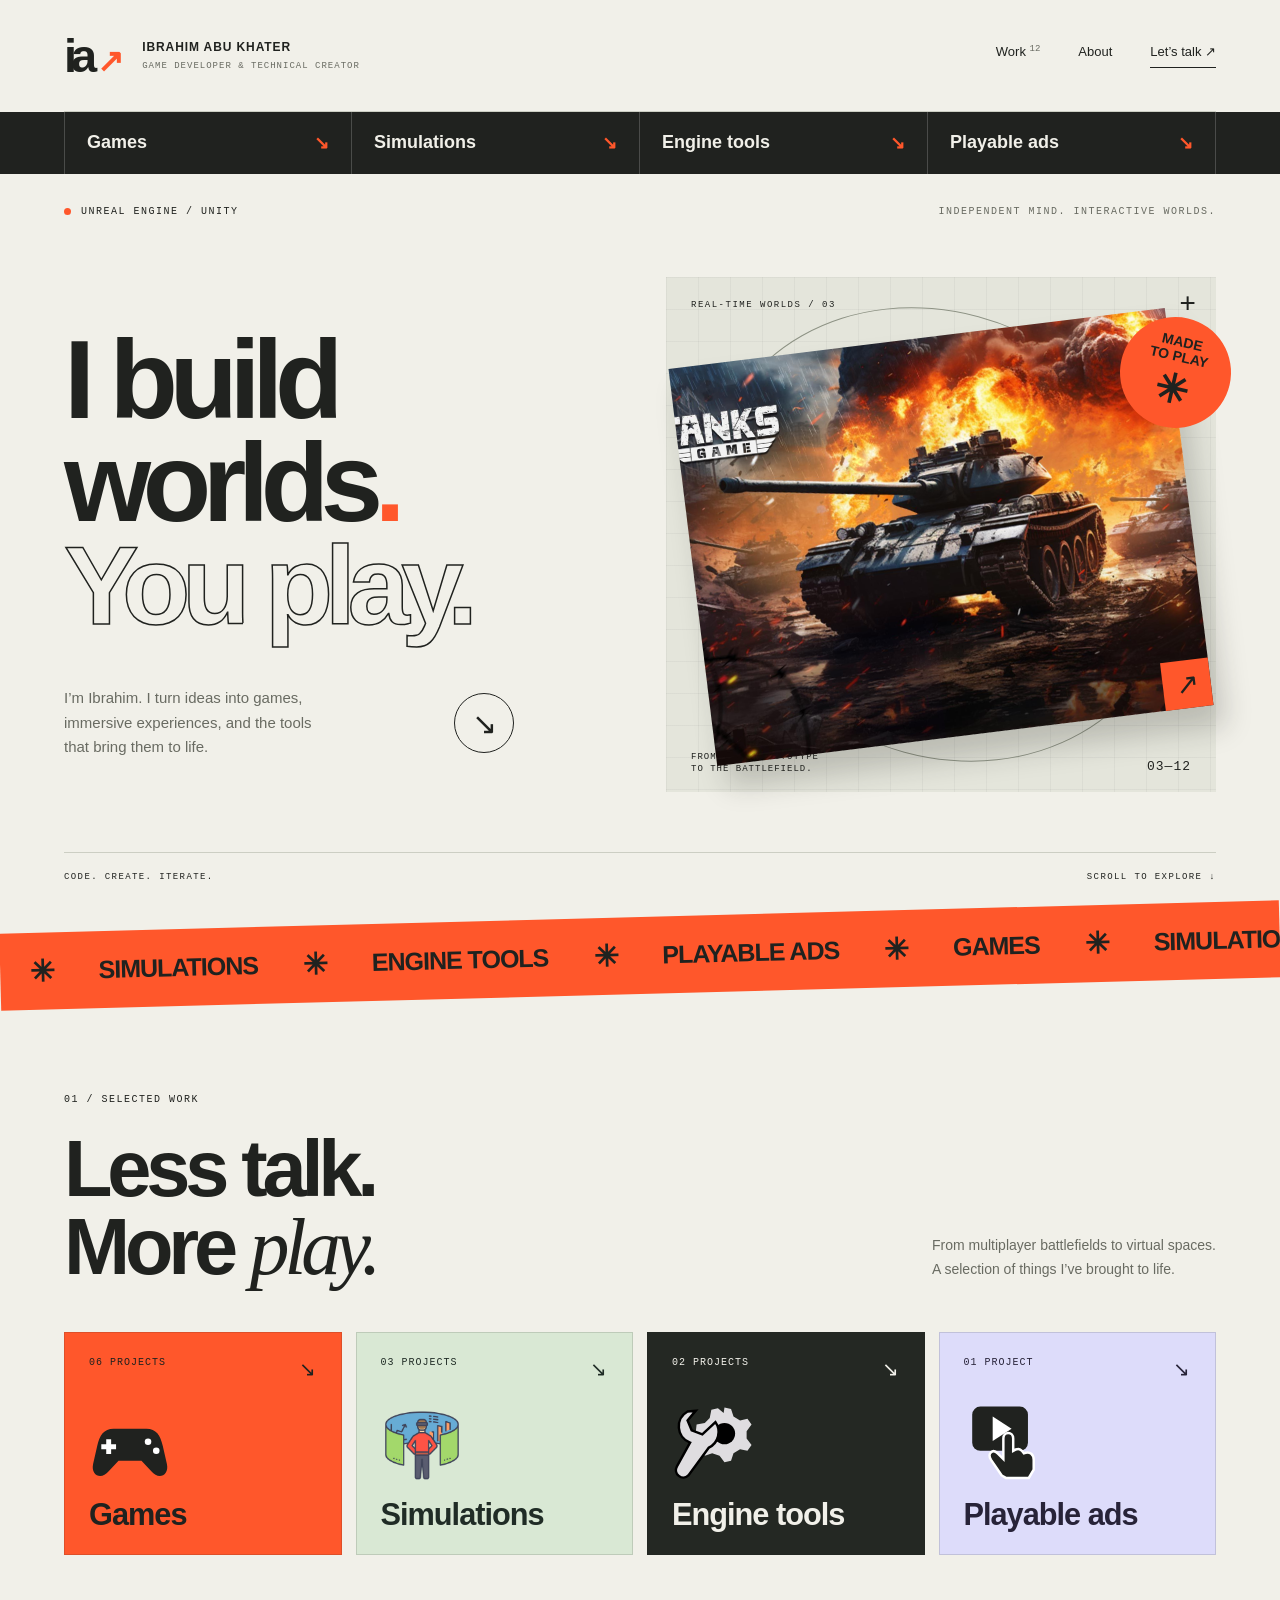
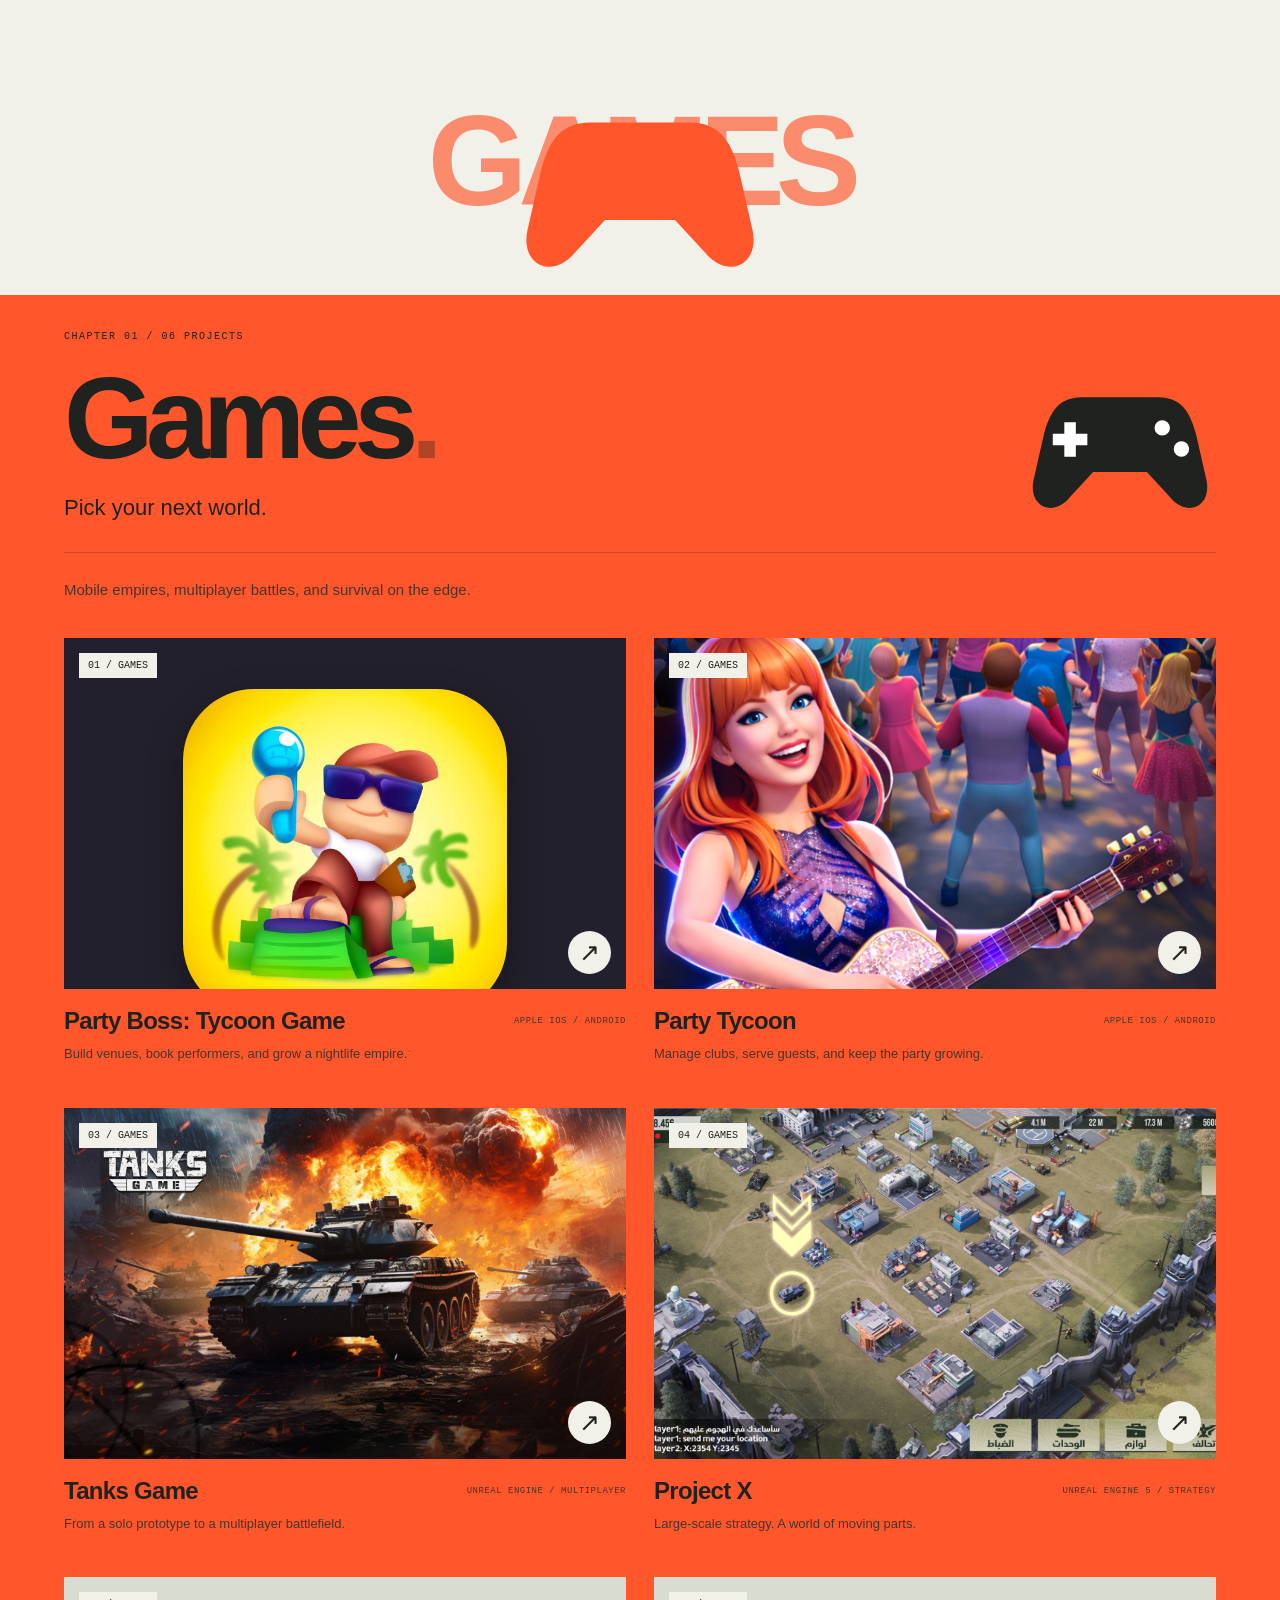
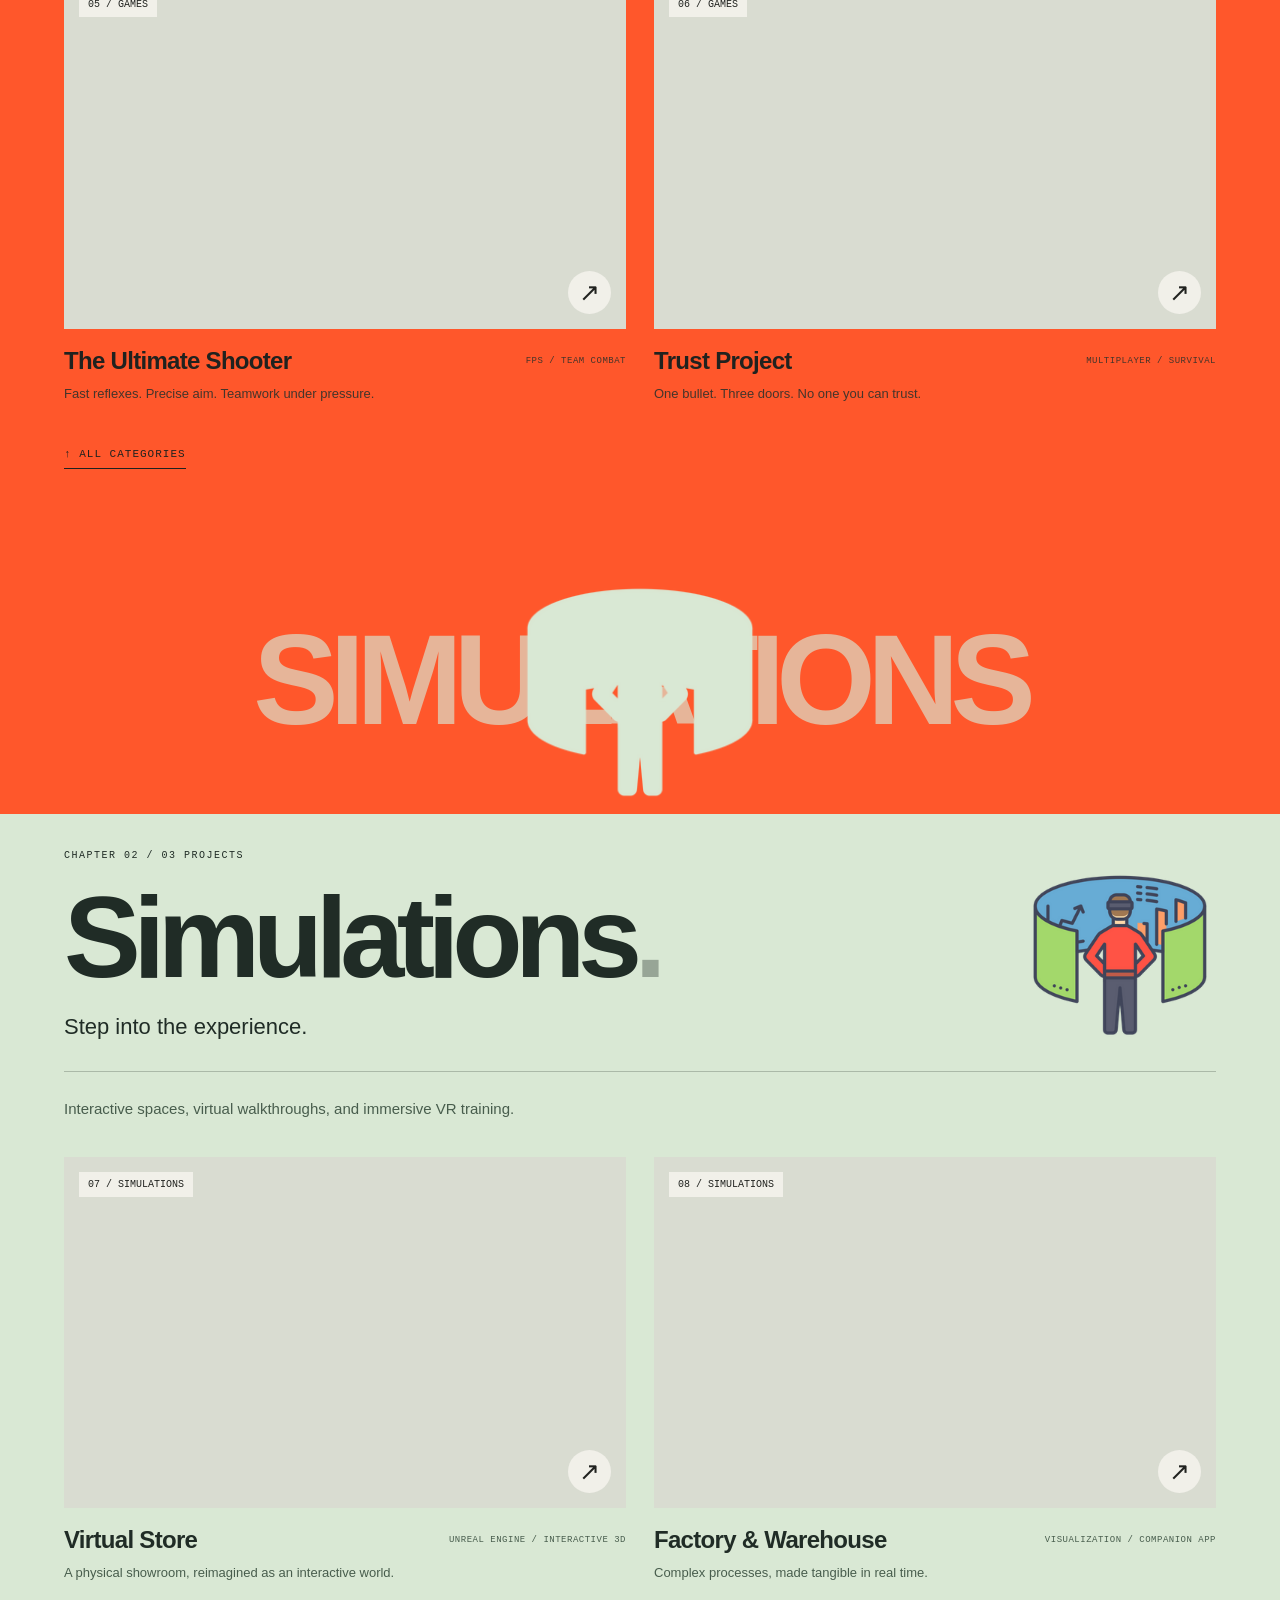
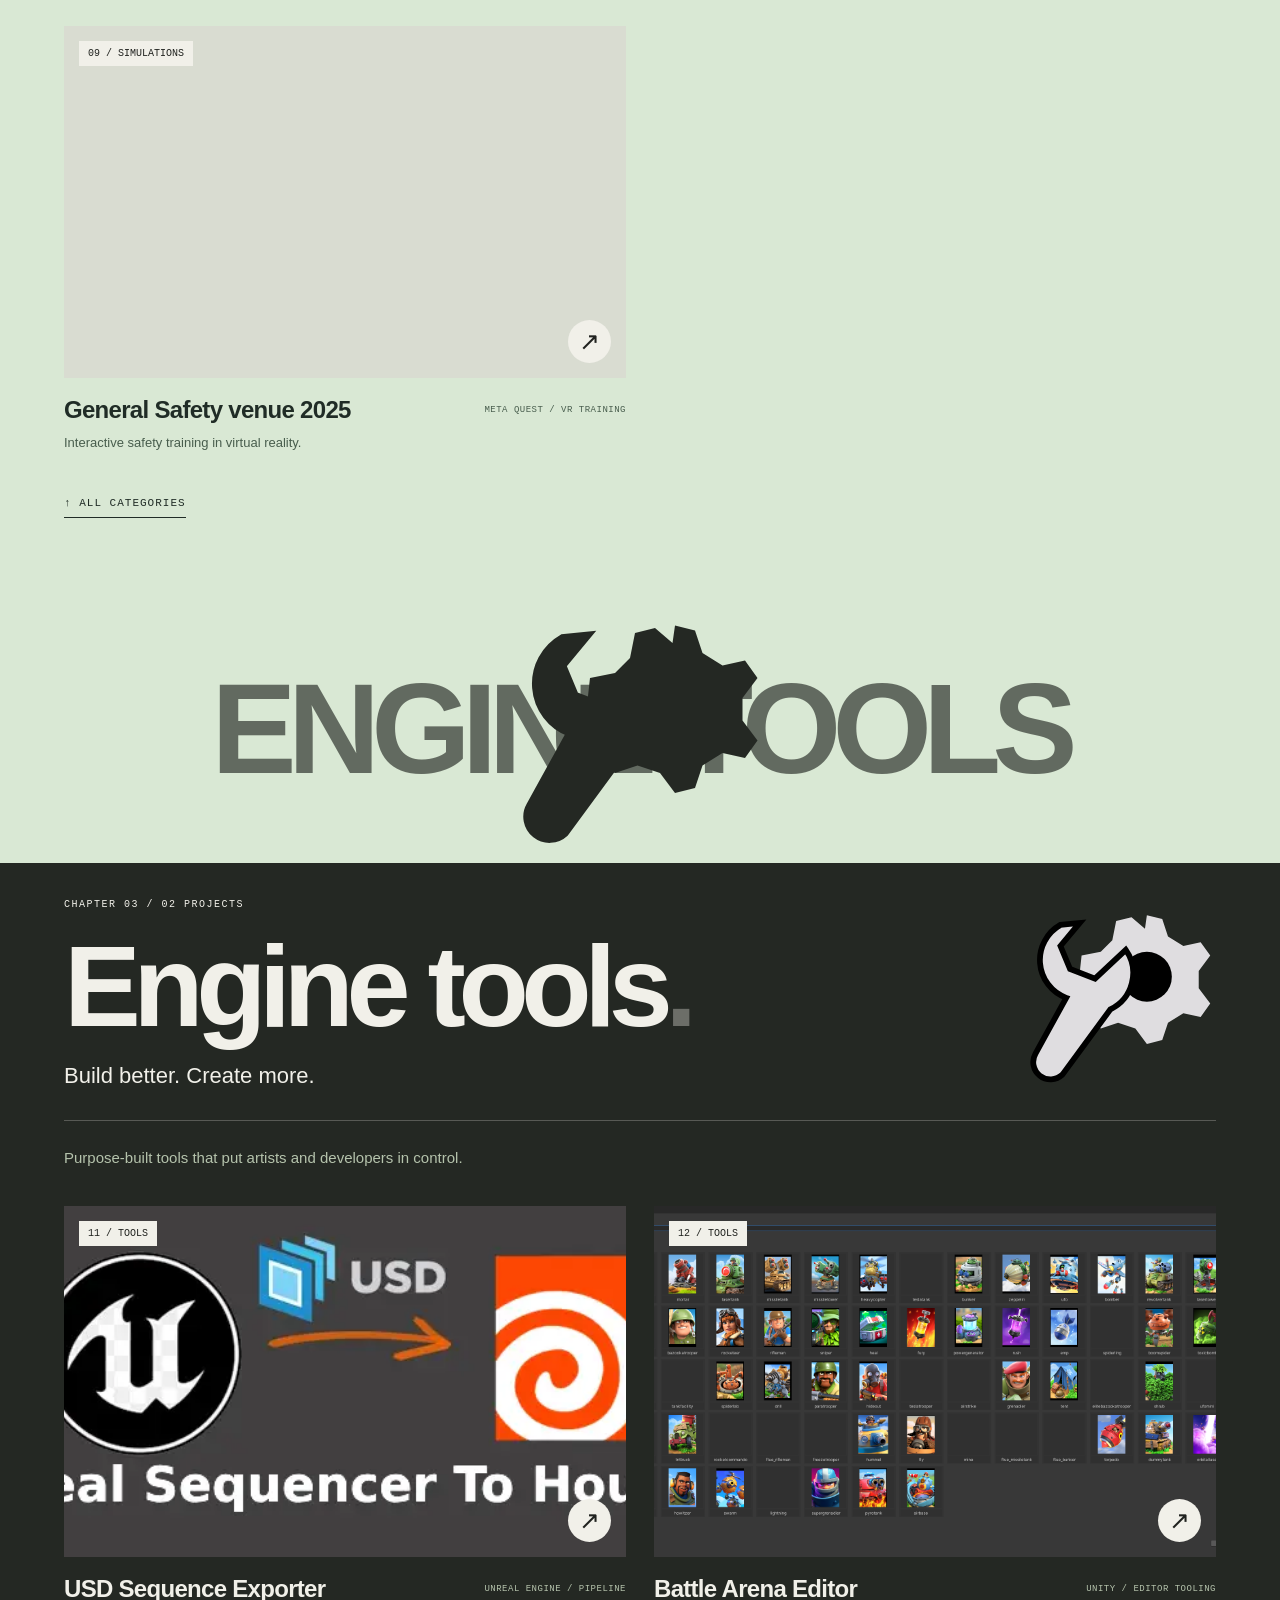
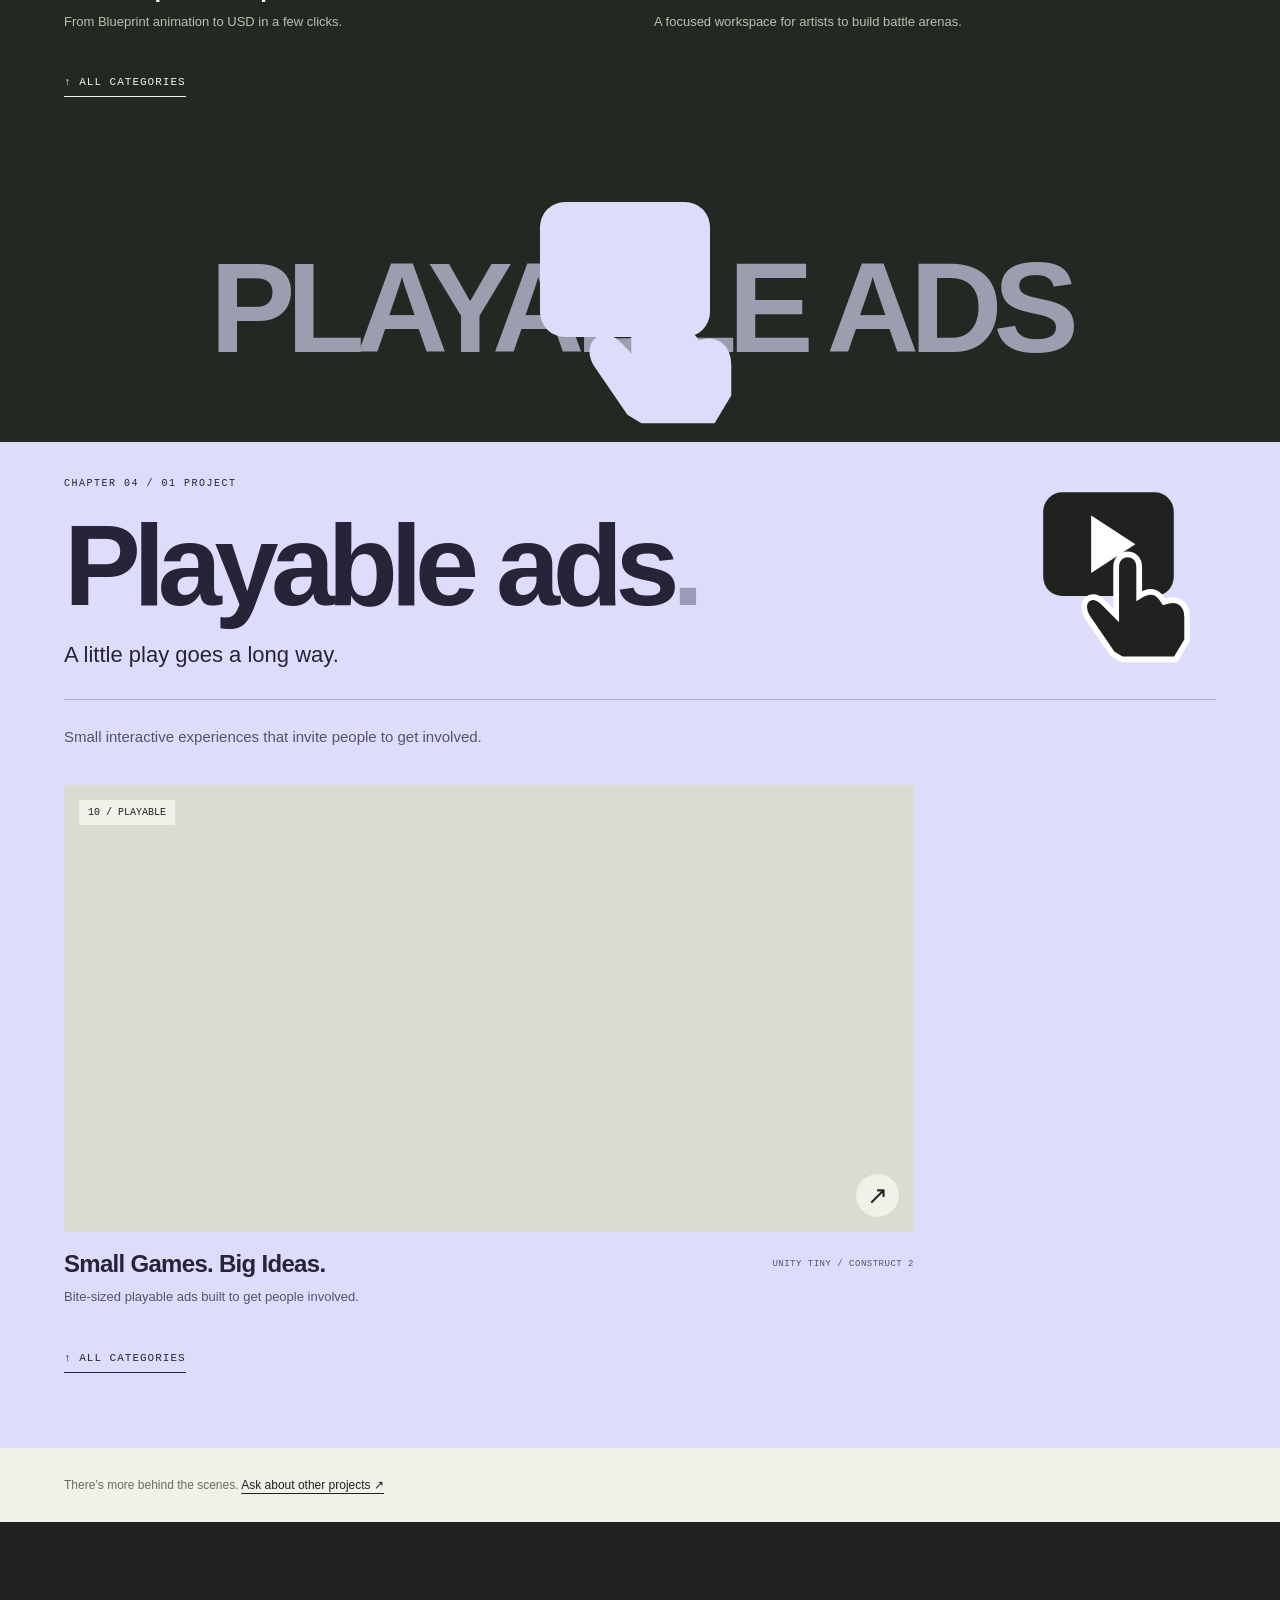
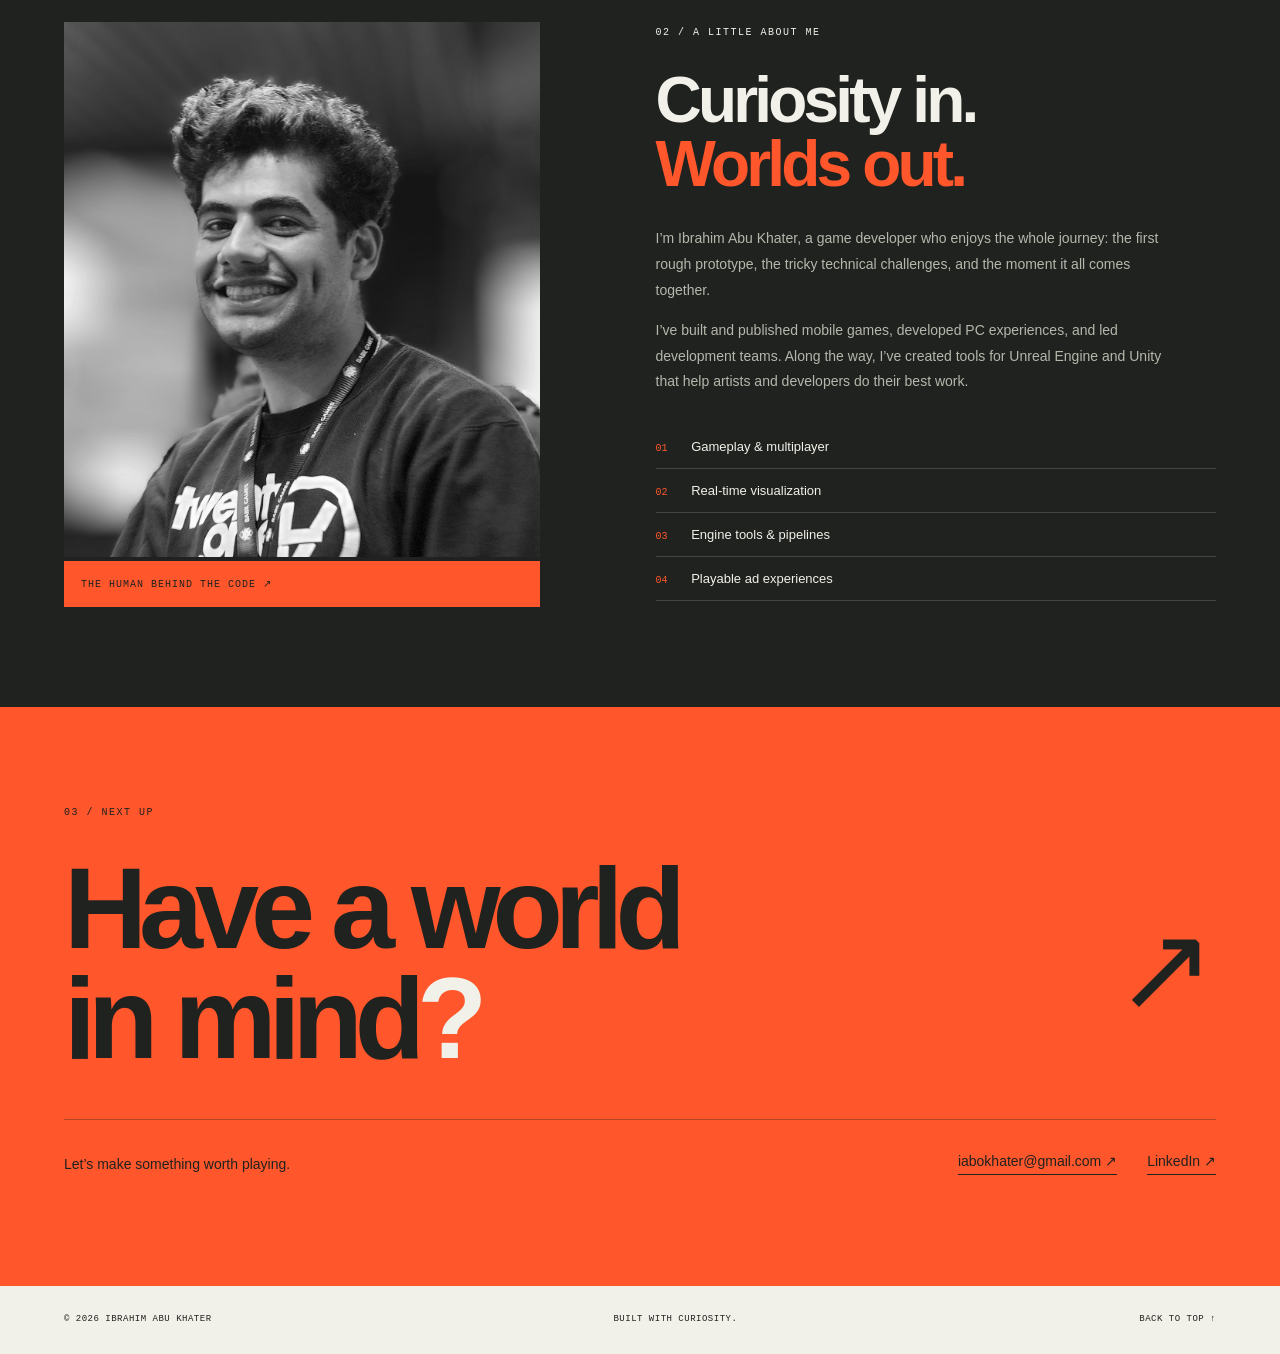
==== commit 93fb977a: "meow" ====
--- a/index.html
+++ b/index.html
@@ -13,6 +13,7 @@
 <a class="skip" href="#work">Skip to projects</a>
 <header class="header"><a class="brand" href="#top" aria-label="Ibrahim Abu Khater home">ia<span>↗</span></a><a class="identity" href="#intro">IBRAHIM ABU KHATER<span>GAME DEVELOPER & TECHNICAL CREATOR</span></a><nav aria-label="Main navigation"><a href="#work">Work <sup>12</sup></a><a href="#intro">About</a><a href="#contact">Let’s talk <span>↗</span></a></nav></header>
 <main id="top">
+<nav class="quick-categories" aria-label="Explore disciplines"><a href="#games">Games <span>↘</span></a><a href="#simulations">Simulations <span>↘</span></a><a href="#tools">Engine tools <span>↘</span></a><a href="#playable">Playable ads <span>↘</span></a></nav>
 <section class="hero" aria-labelledby="hero-title">
 <div class="eyebrow"><span class="orange-dot"></span> UNREAL ENGINE / UNITY <span class="edition">INDEPENDENT MIND. INTERACTIVE WORLDS.</span></div>
 <div class="hero-layout"><div class="hero-copy"><h1 id="hero-title">I build<br>worlds<span class="orange">.</span><br><span class="outline">You play.</span></h1><div class="hero-bottom"><p>I’m Ibrahim. I turn ideas into games,<br class="desktop"> immersive experiences, and the tools<br class="desktop"> that bring them to life.</p><a class="round-link" href="#work" aria-label="Explore selected projects">↘</a></div></div>
@@ -21,8 +22,7 @@
 </section>
 <div class="ticker" aria-label="Games, simulations, engine tools, playable ads"><div>GAMES <span>✳</span> SIMULATIONS <span>✳</span> ENGINE TOOLS <span>✳</span> PLAYABLE ADS <span>✳</span> GAMES <span>✳</span> SIMULATIONS <span>✳</span></div></div>
 <section id="work" class="work section"><div class="section-heading"><div><span class="eyebrow">01 / SELECTED WORK</span><h2>Less talk.<br>More <em>play.</em></h2></div><p>From multiplayer battlefields to virtual spaces.<br>A selection of things I’ve brought to life.</p></div>
-<div class="filters" role="group" aria-label="Filter projects"><button class="active" data-filter="all" aria-pressed="true">All work <sup>12</sup></button><button data-filter="games" aria-pressed="false">Games <sup>06</sup></button><button data-filter="simulations" aria-pressed="false">Simulations <sup>03</sup></button><button data-filter="playable" aria-pressed="false">Playable ads <sup>01</sup></button><button data-filter="tools" aria-pressed="false">Engine tools <sup>02</sup></button></div>
-<p id="filter-status" class="sr-only" aria-live="polite"></p><div class="project-grid" id="projects"></div><noscript><p>Enable JavaScript to explore the interactive project galleries. Contact me at <a href="mailto:iabokhater@gmail.com">iabokhater@gmail.com</a> for project details.</p></noscript>
+<nav class="category-nav" aria-label="Project categories" id="category-nav"></nav><div id="projects"></div><noscript><p>Enable JavaScript to explore the interactive project galleries. Contact me at <a href="mailto:iabokhater@gmail.com">iabokhater@gmail.com</a> for project details.</p></noscript>
 <p class="work-note">There’s more behind the scenes. <a href="mailto:iabokhater@gmail.com">Ask about other projects ↗</a></p></section>
 <section id="intro" class="about section"><div class="about-photo"><img src="images/dsc00098~s2.jpg" alt="Ibrahim Abu Khater" loading="lazy"><span>THE HUMAN BEHIND THE CODE ↗</span></div><div class="about-copy"><span class="eyebrow">02 / A LITTLE ABOUT ME</span><h2>Curiosity in.<br><span>Worlds out.</span></h2><p>I’m Ibrahim Abu Khater, a game developer who enjoys the whole journey: the first rough prototype, the tricky technical challenges, and the moment it all comes together.</p><p>I’ve built and published mobile games, developed PC experiences, and led development teams. Along the way, I’ve created tools for Unreal Engine and Unity that help artists and developers do their best work.</p><div class="expertise"><div><span>01</span> Gameplay & multiplayer</div><div><span>02</span> Real-time visualization</div><div><span>03</span> Engine tools & pipelines</div><div><span>04</span> Playable ad experiences</div></div></div></section>
 <section id="contact" class="contact section"><div class="eyebrow">03 / NEXT UP</div><div class="contact-heading"><h2>Have a world<br>in mind<span>?</span></h2><a class="contact-arrow" href="mailto:iabokhater@gmail.com" aria-label="Email Ibrahim">↗</a></div><div class="contact-bottom"><p>Let’s make something worth playing.</p><div><a href="mailto:iabokhater@gmail.com">iabokhater@gmail.com ↗</a><a href="https://www.linkedin.com/in/exitcodezero/" target="_blank" rel="noopener noreferrer">LinkedIn ↗</a></div></div></section>
--- a/assets/css/portfolio.css
+++ b/assets/css/portfolio.css
@@ -6,3 +6,16 @@
 .store-links{display:flex;flex-wrap:wrap;gap:12px;margin:24px 0}.store-links a{background:var(--ink);color:var(--paper);padding:14px 20px;font-size:13px;border-radius:3px}.store-links a:hover{background:var(--orange);color:var(--ink)}[data-project="party-boss"] .project-meta,[data-project="party-tycoon"] .project-meta{flex-wrap:wrap}#dialog-content img[src*="party-"]{max-width:430px;margin:20px auto}
 
 [data-project="party-boss"] .project-visual{display:grid;place-items:center;background:#23202d}[data-project="party-boss"] .project-visual img{width:auto;height:76%;max-width:76%;object-fit:contain;border-radius:22%;box-shadow:0 14px 36px #0005}
+/* Large discipline navigation and icon-shaped chapter transitions. */
+.quick-categories{margin:0;padding:0 5%;display:grid;grid-template-columns:repeat(4,1fr);gap:0;background:var(--ink);color:var(--paper)}
+.quick-categories a{padding:20px 22px;font-size:18px;font-weight:700;border-right:1px solid #ffffff30;display:flex;justify-content:space-between;gap:12px}.quick-categories a:first-child{border-left:1px solid #ffffff30}.quick-categories a:last-child{border-bottom:0;padding-bottom:20px}.quick-categories a span{color:var(--orange)}.quick-categories a:hover{background:var(--orange);color:var(--ink)}.quick-categories a:hover span{color:var(--ink)}
+.category-nav{display:grid;grid-template-columns:repeat(4,minmax(0,1fr));gap:14px;margin:0 0 70px}.category-tile{display:flex;flex-direction:column;align-items:start;gap:18px;min-width:0;padding:24px;background:var(--chapter);color:var(--text);border:1px solid #20221f25;transition:transform .25s,box-shadow .25s}.category-nav .category-tile:last-child{padding-bottom:24px;border-bottom:1px solid #20221f25}.category-tile:hover{transform:translateY(-7px);box-shadow:0 12px 0 #20221f15;color:var(--text)}.category-tile img{width:82px;height:82px;object-fit:contain}.category-tile strong{font-size:clamp(20px,2.4vw,36px);line-height:1;letter-spacing:-1px}.tile-count{width:100%;display:flex;justify-content:space-between;font:10px monospace;letter-spacing:1px}.tile-count span{font-size:20px}
+.category-games{--chapter:#ff572b;--text:#20221f;--previous:#f1f0e9;--subtle:#45352b}.category-simulations{--chapter:#d9e8d4;--text:#202c26;--previous:#ff572b;--subtle:#485d4d}.category-tools{--chapter:#242823;--text:#f1f0e9;--previous:#d9e8d4;--subtle:#b5c3ac}.category-playable{--chapter:#dddcfa;--text:#272338;--previous:#242823;--subtle:#56516f}.category-tools.category-tile img,.category-tools .chapter-heading img{filter:invert(1)}
+.work{padding-bottom:0}.work>.section-heading{margin-bottom:10px}#projects{margin:0 -5.555556%;display:block}.category-section{background:var(--chapter);color:var(--text);scroll-margin-top:0}.chapter-transition{height:270px;position:relative;overflow:hidden;background:var(--previous);display:grid;place-items:center}.transition-word{font-size:clamp(55px,10vw,160px);font-weight:800;letter-spacing:-.07em;text-transform:uppercase;color:var(--chapter);opacity:.65;white-space:nowrap}.transition-shape{position:absolute;inset:0;background:var(--chapter);mask-image:var(--shape);-webkit-mask-image:var(--shape);mask-repeat:no-repeat;-webkit-mask-repeat:no-repeat;mask-position:center;-webkit-mask-position:center;mask-size:170px;-webkit-mask-size:170px;transform:translateY(24px) rotate(-12deg);transition:mask-size 1.25s cubic-bezier(.2,.65,.2,1),-webkit-mask-size 1.25s cubic-bezier(.2,.65,.2,1),transform 1.25s;}.is-visible .transition-shape{mask-size:520px;-webkit-mask-size:520px;transform:translateY(40px) rotate(0deg)}.chapter-content{padding:35px 5% 75px}.chapter-heading{display:flex;align-items:center;justify-content:space-between;gap:30px;border-bottom:1px solid color-mix(in srgb,var(--text) 25%,transparent);padding-bottom:30px}.chapter-heading h2{font-size:clamp(58px,9vw,140px);line-height:.95;letter-spacing:-.065em;margin:22px 0}.chapter-heading h2 span{opacity:.35}.chapter-heading p{font-size:22px;margin:0}.chapter-heading img{width:clamp(100px,15vw,200px);height:clamp(100px,15vw,200px);object-fit:contain}.chapter-description{color:var(--subtle);font-size:15px;line-height:1.7;margin:24px 0 35px}.category-section .project-meta span,.category-section .project-description{color:var(--subtle)}.category-section .project-index,.category-section .project-open{color:var(--ink)}.category-section .project-grid{gap:44px 28px}.chapter-back{display:inline-block;border-bottom:1px solid;margin-top:45px;padding-bottom:8px;font:11px monospace;letter-spacing:1px}.work-note{margin:0;padding:30px 0;border:0}.category-section .project-meta{flex-wrap:wrap}.category-playable .project-grid{max-width:850px;grid-template-columns:1fr}.category-playable .project-visual{aspect-ratio:1.9}.category-section :focus-visible{outline-color:var(--text)}
+@media(max-width:900px){.category-nav{grid-template-columns:repeat(2,minmax(0,1fr))}.category-tile{display:grid;grid-template-columns:1fr 80px;gap:16px}.tile-count{grid-column:1/-1}.category-tile img{grid-column:2;grid-row:2;width:65px;height:65px}.category-tile strong{grid-column:1;grid-row:2;align-self:center;font-size:30px}.quick-categories a{font-size:15px;padding:16px 12px}.quick-categories a:last-child{padding-bottom:16px}.chapter-heading h2{font-size:9vw}.chapter-heading p{font-size:18px}}
+@media(max-width:600px){.quick-categories{padding:0 6%;grid-template-columns:1fr 1fr}.quick-categories a{font-size:15px;border-bottom:1px solid #ffffff30!important}.quick-categories a:nth-child(3){border-left:1px solid #ffffff30}.category-nav{gap:10px;margin-bottom:40px}.category-tile{display:flex;padding:18px;gap:15px}.category-nav .category-tile:last-child{padding-bottom:18px}.category-tile strong{font-size:25px;align-self:start;letter-spacing:-.8px}.category-tile img{height:60px;width:60px}.tile-count{font-size:8px}.chapter-transition{height:180px}.transition-word{font-size:13vw}.is-visible .transition-shape{mask-size:310px;-webkit-mask-size:310px;transform:translateY(20px)}#projects{margin:0 -6.818182%}.chapter-content{padding:25px 6% 50px}.chapter-heading{gap:15px}.chapter-heading h2{font-size:12vw;overflow-wrap:anywhere}.chapter-heading img{width:75px;height:75px}.chapter-heading .eyebrow{font-size:8px;letter-spacing:.7px}.chapter-heading p{font-size:15px}.chapter-description{font-size:13px}.category-section .project-grid{gap:32px}.category-section .project-meta{flex-direction:column;align-items:start;gap:8px}}
+@media(prefers-reduced-motion:reduce){.transition-shape{mask-size:400px;-webkit-mask-size:400px;transform:none}.category-tile:hover{transform:none}}
+
+@media(max-width:600px){.quick-categories a:nth-child(2),.category-nav a:nth-child(2){display:flex}}
+
+.is-visible .transition-shape{mask-size:250px;-webkit-mask-size:250px;transform:rotate(0deg)}@media(max-width:600px){.is-visible .transition-shape{mask-size:165px;-webkit-mask-size:165px;transform:none}.chapter-heading h2{font-size:10vw}.chapter-heading h2 span{display:none}}
